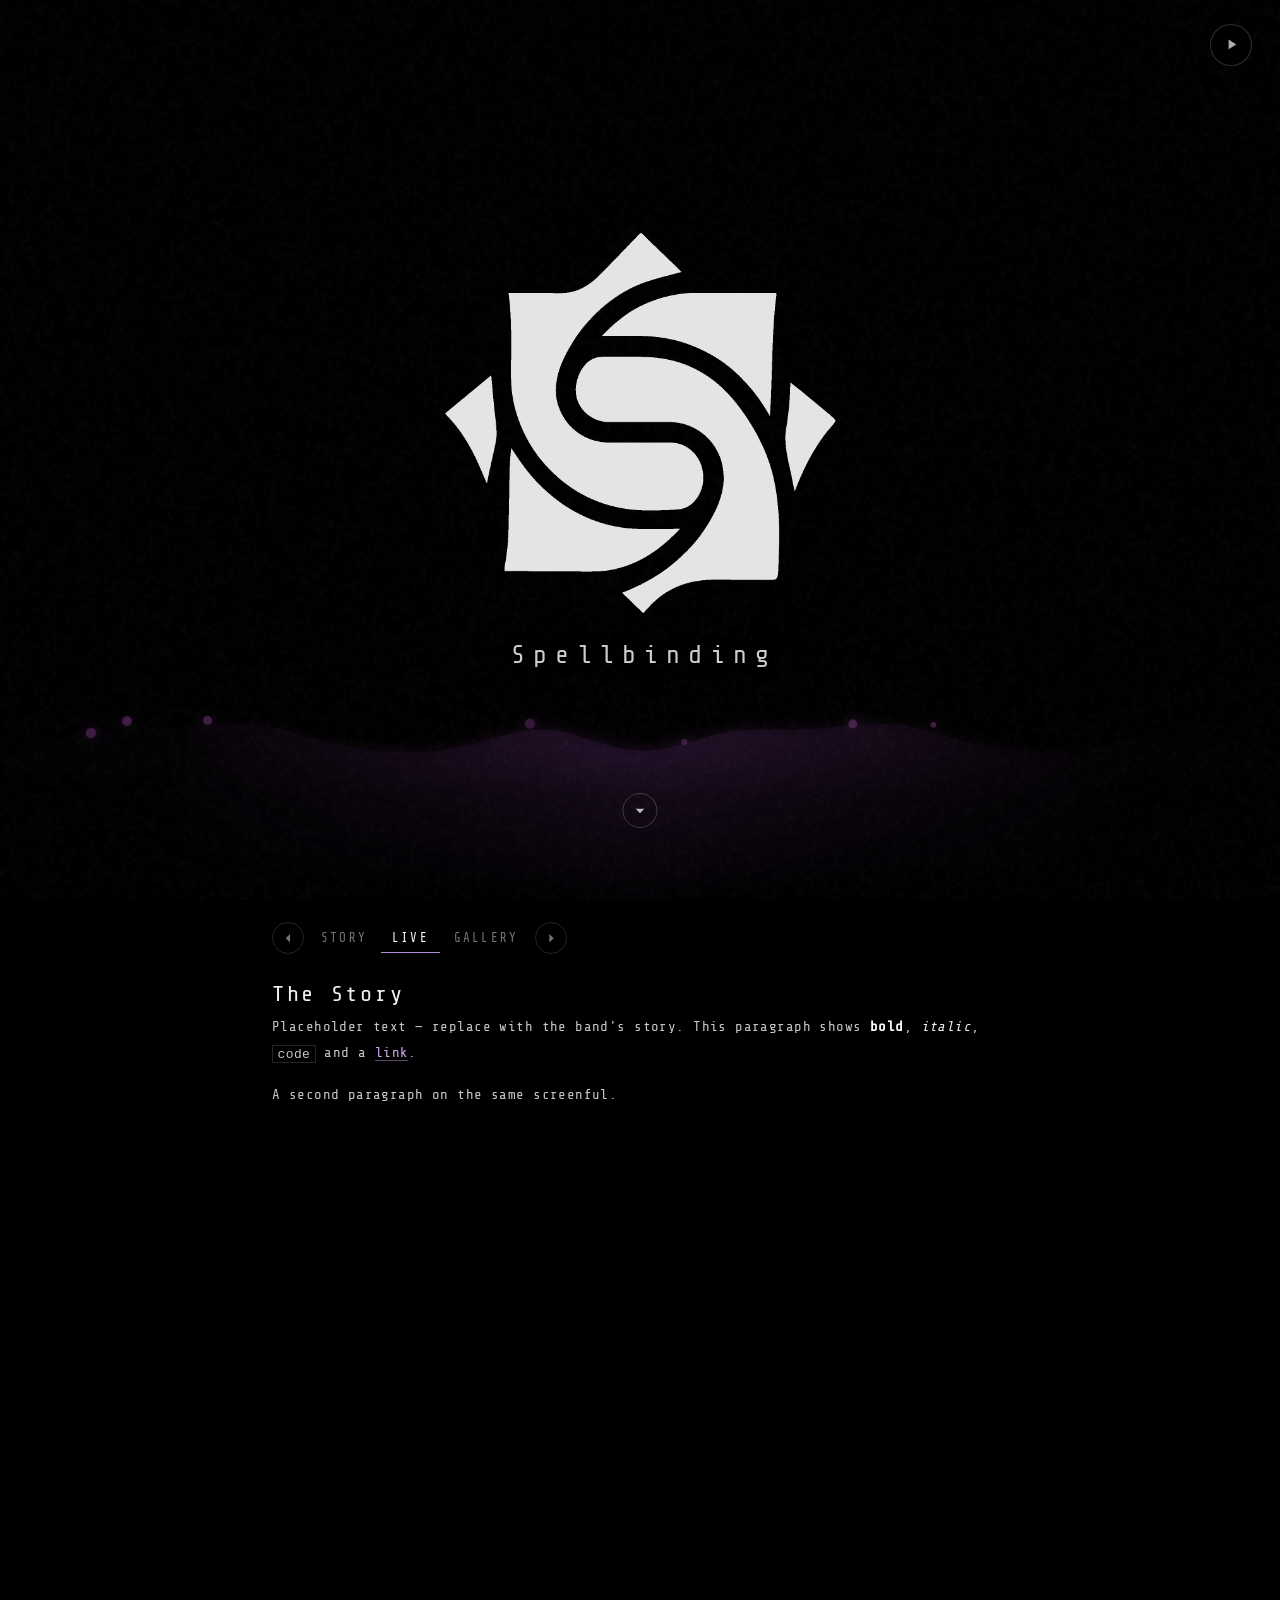
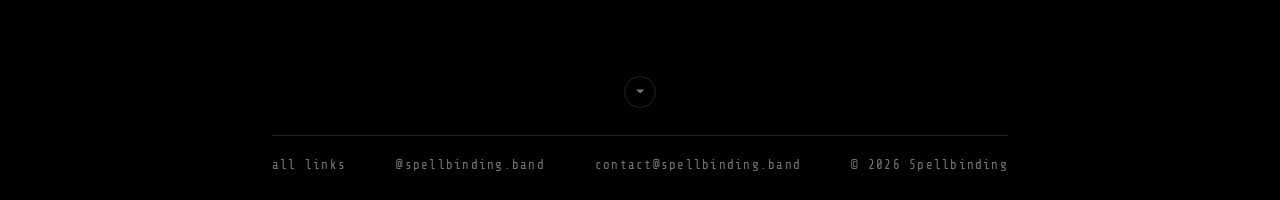
==== public/index.html @ ff841216 "Polish: share card, h1, contrast, reduced motion, headers, 404 Sharing the URL produced a bare text " ====
<!DOCTYPE html>
<html lang="en">
<head>
  <meta charset="UTF-8">
  <meta name="viewport" content="width=device-width, initial-scale=1.0">
  <title>Spellbinding</title>
  <meta name="description" content="Spellbinding — a new band.">
  <meta name="copyright" content="© 2026 Spellbinding. All rights reserved.">
  <meta name="robots" content="index, follow">
  <link rel="canonical" href="https://spellbinding.band">
  <link rel="icon" href="/favicon.ico" sizes="any">
  <link rel="apple-touch-icon" href="/apple-touch-icon.png">
  <meta name="theme-color" content="#080808">

  <meta property="og:type"        content="music.band">
  <meta property="og:site_name"   content="Spellbinding">
  <meta property="og:locale"      content="en">
  <meta property="og:title"       content="Spellbinding">
  <meta property="og:description" content="Spellbinding — a new band.">
  <meta property="og:url"         content="https://spellbinding.band">
  <!-- Without an image, a shared link renders as a bare text row on every
       platform. Absolute URL is required: relative paths are not resolved. -->
  <meta property="og:image"       content="https://spellbinding.band/share.jpg">
  <meta property="og:image:width"  content="1200">
  <meta property="og:image:height" content="630">
  <meta property="og:image:alt"   content="The Spellbinding logo">

  <meta name="twitter:card"        content="summary_large_image">
  <meta name="twitter:title"       content="Spellbinding">
  <meta name="twitter:description" content="Spellbinding — a new band.">
  <meta name="twitter:image"       content="https://spellbinding.band/share.jpg">

  <script type="application/ld+json">
  {
    "@context": "https://schema.org",
    "@type": "MusicGroup",
    "name": "Spellbinding",
    "url": "https://spellbinding.band",
    "email": "contact@spellbinding.band",
    "logo": "https://spellbinding.band/logo.png",
    "image": "https://spellbinding.band/share.jpg",
    "sameAs": [
      "https://www.instagram.com/spellbinding.band/",
      "https://linktr.ee/spellbinding.band"
    ],
    "foundingLocation": {
      "@type": "Place",
      "addressCountry": "FI"
    }
  }
  </script>

  <link rel="preconnect" href="https://fonts.googleapis.com">
  <link rel="preconnect" href="https://fonts.gstatic.com" crossorigin>
  <link href="https://fonts.googleapis.com/css2?family=Share+Tech+Mono&display=swap" rel="stylesheet">
  <style>
    *, *::before, *::after { margin: 0; padding: 0; box-sizing: border-box; }

    html { height: 100%; }
    body {
      width: 100%;
      min-height: 100%;
      background: #000;
      color: #dcdcdc;
    }

    #canvas {
      position: fixed; inset: 0;
      width: 100%; height: 100%;
      z-index: 1;
      filter: saturate(0.35) sepia(0.2);
    }

    #grain {
      position: fixed; inset: 0;
      width: 100%; height: 100%;
      z-index: 2;
      pointer-events: none;
      opacity: 0.11;
    }

    #brand {
      position: fixed;
      /* 50vh, not 50%. A percentage on a fixed element resolves against the
         live viewport, so when a phone's URL bar slides away the viewport grows
         and half of it moves down, taking the logo and wordmark with it. vh and
         svh are both fixed lengths and never move; svh, where supported, is
         half the viewport with the bar shown, which is how the page loads. */
      top: 50vh; left: 50%;
      transform: translate(-50%, -50%);
      z-index: 5;
      display: flex;
      flex-direction: column;
      align-items: center;
      pointer-events: none;
      user-select: none;
    }

    #logo {
      display: block;
      /* The mark is centred, so it grows downwards into the scroll cue on a
         short viewport. Capped by the height left above the cue — now also
         leaving room for the wordmark — and with no rem floor above 4rem: an
         11rem floor would win over the cap and put it back over the cue. */
      --logo-cap: calc(100vh - 17rem);
      width: max(4rem, min(44vmin, 26rem, var(--logo-cap)));
      height: auto;
    }

    #wordmark {
      font-weight: 400;          /* it is an h1; do not inherit bold */
      margin-top: clamp(0.5rem, 1.6vmin, 1rem);
      font-family: 'Share Tech Mono', monospace;
      font-size: clamp(0.8rem, 3.4vmin, 1.6rem);
      letter-spacing: 0.32em;
      /* letter-spacing adds a trailing gap, so nudge back to stay centred */
      text-indent: 0.32em;
      color: rgba(244,244,244,0.94);
      text-shadow: 0 1px 3px rgba(0,0,0,0.85), 0 0 16px rgba(0,0,0,0.6);
      white-space: nowrap;
    }

    /* ── Play/pause: fixed top-right, above everything, never fades ──────── */
    #play-toggle {
      position: fixed;
      top: 1.5rem; right: 1.75rem;
      z-index: 6;
      width: 2.6rem; height: 2.6rem;
      display: grid; place-items: center;
      background: rgba(0,0,0,0.4);
      border: 1px solid rgba(255,255,255,0.18);
      border-radius: 50%;
      color: rgba(232,232,232,0.75);
      cursor: pointer;
      transition: color 0.25s, border-color 0.25s, background 0.25s;
    }
    #play-toggle:hover {
      color: #fff;
      border-color: rgba(255,255,255,0.62);
      background: rgba(0,0,0,0.6);
    }
    #play-toggle:focus-visible {
      outline: 2px solid rgba(196,150,240,0.85);
      outline-offset: 3px;
    }
    #play-toggle svg { width: 1.05rem; height: 1.05rem; fill: currentColor; display: block; }
    #play-toggle .i-pause { display: none; }
    #play-toggle[data-playing="true"] .i-play  { display: none; }
    #play-toggle[data-playing="true"] .i-pause { display: block; }
    @media (max-width: 34rem) {
      #play-toggle { top: 1.1rem; right: 1.1rem; width: 2.4rem; height: 2.4rem; }
    }

    /* ── Hero: full viewport, click target for audio ─────────────────────── */
    #hero {
      position: relative;
      height: 100vh;
      z-index: 3;
    }

    #scroll-cue {
      position: absolute;
      left: 50%; bottom: 4.5rem;
      transform: translateX(-50%);
      z-index: 2;
      background: none;
      border: 0;
      padding: 0;
      cursor: pointer;
      color: rgba(232,232,232,0.8);
      user-select: none;
    }
    #scroll-cue span {
      display: grid;
      place-items: center;
      width: 2.2rem; height: 2.2rem;
      border: 1px solid rgba(255,255,255,0.2);
      border-radius: 50%;
      animation: cue 2.6s ease-in-out infinite;
    }
    #scroll-cue svg { width: 0.95rem; height: 0.95rem; fill: currentColor; display: block; }
    #scroll-cue:hover { color: #fff; }
    #scroll-cue:hover span { border-color: rgba(255,255,255,0.62); }
    #scroll-cue:focus-visible {
      outline: 2px solid rgba(196,150,240,0.85);
      outline-offset: 4px;
      border-radius: 50%;
    }
    @keyframes cue {
      0%, 100% { transform: translateY(0);      opacity: 0.5; }
      50%      { transform: translateY(0.4rem); opacity: 1; }
    }
    @media (prefers-reduced-motion: reduce) {
      #scroll-cue span { animation: none; opacity: 0.8; }
    }


    /* ── Calendar: rises out of the animation, then goes opaque ──────────── */
    /* The page is two screenfuls: the hero, then this. One viewport tall, with
       the heading at its top and the footer pinned to its bottom, so scrolling
       to the end always lands the heading at the top of the screen. min-height
       rather than height, so unusually tall content grows instead of clipping. */
    #screen-two {
      position: relative;
      z-index: 4;
      min-height: 100vh;
      display: flex;
      flex-direction: column;
    }

    /* ── Tab bar ─────────────────────────────────────────────────────────── */
    #tabbar {
      flex: 0 0 auto;
      padding: clamp(0.75rem, 2.5vh, 1.4rem) clamp(1.25rem, 6vw, 4rem) 0;
    }
    #tabbar .wrap {
      display: flex;
      align-items: center;
      justify-content: flex-start;
      gap: 0.35rem;
      /* room on the right for the fixed play button */
      padding-right: 3.4rem;
    }
    #tabbar-labels { display: flex; gap: 0.15rem; }

    .tab-link, .tab-arrow {
      background: none;
      border: 0;
      cursor: pointer;
      font-family: 'Share Tech Mono', monospace;
      color: rgba(200,200,200,0.59);
      transition: color 0.25s, background 0.25s, border-color 0.25s;
    }
    .tab-link {
      padding: 0.45rem 0.7rem;
      font-size: clamp(0.62rem, 1.6vw, 0.78rem);
      letter-spacing: 0.18em;
      text-transform: uppercase;
      border-bottom: 1px solid transparent;
    }
    .tab-link:hover { color: rgba(255,255,255,0.85); }
    .tab-link[aria-current="true"] {
      color: #fff;
      border-bottom-color: rgba(196,150,240,0.9);
    }
    .tab-arrow {
      display: grid;
      place-items: center;
      width: 2rem; height: 2rem;
      border: 1px solid rgba(255,255,255,0.14);
      border-radius: 50%;
      flex: 0 0 auto;
    }
    .tab-arrow svg { width: 0.9rem; height: 0.9rem; fill: currentColor; display: block; }
    .tab-arrow:hover { color: #fff; border-color: rgba(255,255,255,0.62); }
    .tab-arrow[disabled] { opacity: 0.25; cursor: default; }

    .tab-link:focus-visible, .tab-arrow:focus-visible {
      outline: 2px solid rgba(196,150,240,0.85);
      outline-offset: 2px;
    }

    /* ── Horizontal tab strip: three screenfuls side by side ─────────────── */
    /* Deliberately no background anywhere in here: the animation stays visible
       behind the content and is never dimmed. Legibility comes from text-shadow. */
    #tabs {
      /* flex-basis 0 and min-height 0, not auto: otherwise the strip takes its
         content height — every page of every tab stacked — and pushes the
         second screenful past one viewport, scrolling the tab bar off the top. */
      flex: 1 1 0;
      min-height: 0;
      display: flex;
      overflow-x: auto;
      overflow-y: hidden;
      scroll-snap-type: x mandatory;
      scrollbar-width: none;
      -webkit-overflow-scrolling: touch;
    }
    #tabs::-webkit-scrollbar { display: none; }

    .tab {
      flex: 0 0 100%;
      min-width: 100%;
      scroll-snap-align: center;
      /* Long content becomes several screenfuls, snapped a page at a time. The
         padding lives on .page, so min-height:100% is the whole tab.

         Not scrollable until the page itself has reached the bottom: the tab is
         already partly on screen while the window is still scrolling, and a
         wheel or a swipe goes to the innermost scroller under the pointer — so
         paging would start moving before the tab bar had reached the top. With
         overflow hidden the gesture chains out to the window instead, and the
         script adds .paging-on once there is nowhere left to scroll. */
      overflow-y: hidden;
      scroll-snap-type: y mandatory;
      scrollbar-width: none;
    }
    #tabs.paging-on .tab { overflow-y: auto; }
    .tab::-webkit-scrollbar { display: none; }

    .page {
      min-height: 100%;
      box-sizing: border-box;
      scroll-snap-align: start;
      padding: clamp(0.9rem, 3vh, 1.75rem) clamp(1.25rem, 6vw, 4rem) clamp(1rem, 3vh, 2rem);
    }

    /* Paging arrows live at the top and bottom edges of the page they belong
       to, rather than in the tab bar: a page only ever gets the arrows that
       lead somewhere, so there is no state to keep in step and nothing added
       beside the tab labels. */
    .page { display: flex; flex-direction: column; }
    .page > .wrap { flex: 1 1 auto; }
    .page-arrow { align-self: center; flex: 0 0 auto; }
    .page-arrow.up   { margin-bottom: 0.7rem; }
    .page-arrow.down { margin-top: 0.7rem; }

    @media (prefers-reduced-motion: no-preference) {
      #tabs { scroll-behavior: smooth; }
    }

    /* ── Prose ───────────────────────────────────────────────────────────── */
    .prose p {
      font-family: 'Share Tech Mono', monospace;
      font-size: clamp(0.74rem, 1.9vw, 0.88rem);
      line-height: 1.85;
      letter-spacing: 0.03em;
      color: rgba(226,226,226,0.88);
    }
    .prose > * + * { margin-top: 1rem; }
    .prose a {
      color: rgba(214,176,246,0.95);
      text-decoration: none;
      border-bottom: 1px solid rgba(214,176,246,0.45);
    }
    .prose a:hover { border-bottom-color: rgba(214,176,246,1); }
    .prose strong { color: #fff; font-weight: 700; }
    .prose em { font-style: italic; color: #f0f0f0; }
    .prose code {
      font-size: 0.92em;
      padding: 0.05em 0.35em;
      border: 1px solid rgba(255,255,255,0.16);
    }
    .prose figure { margin-top: 1rem; }
    .prose figure img {
      display: block;
      width: 100%;
      max-width: 24rem;
      height: auto;
      border: 1px solid rgba(255,255,255,0.14);
    }
    .prose figcaption {
      margin-top: 0.4rem;
      font-family: 'Share Tech Mono', monospace;
      font-size: 0.64rem;
      letter-spacing: 0.1em;
      color: rgba(190,190,190,0.62);
    }

    /* ── Gallery ─────────────────────────────────────────────────────────── */
    .shots {
      list-style: none;
      display: grid;
      grid-template-columns: repeat(auto-fill, minmax(9rem, 1fr));
      gap: clamp(0.5rem, 1.6vw, 1rem);
    }
    .shots img {
      display: block;
      width: 100%;
      aspect-ratio: 1 / 1;
      object-fit: cover;
      border: 1px solid rgba(255,255,255,0.12);
    }
    .shots a { display: block; text-decoration: none; color: inherit; }
    .shots a:hover img { border-color: rgba(255,255,255,0.62); }
    .shots .frame { position: relative; display: block; }
    /* Video tiles are a poster plus a play badge, linking out — no embeds, so
       the page stays a couple of static files with no third-party scripts. */
    .shots .play-badge {
      position: absolute;
      inset: 0;
      display: grid;
      place-items: center;
      pointer-events: none;
    }
    .shots .play-badge span {
      display: grid;
      place-items: center;
      width: 2.6rem; height: 2.6rem;
      border: 1px solid rgba(255,255,255,0.55);
      border-radius: 50%;
      background: rgba(0,0,0,0.45);
      color: #fff;
    }
    .shots .play-badge svg { width: 1rem; height: 1rem; fill: currentColor; display: block; }
    .shots figcaption {
      margin-top: 0.4rem;
      font-family: 'Share Tech Mono', monospace;
      font-size: 0.64rem;
      letter-spacing: 0.1em;
      color: rgba(190,190,190,0.62);
    }

    /* Carry the text over bright parts of the animation without veiling it */
    #tabs, #tabbar, #site-footer {
      text-shadow: 0 1px 2px #000, 0 0 10px rgba(0,0,0,0.9), 0 0 22px rgba(0,0,0,0.6);
    }

    .wrap { max-width: 46rem; margin: 0 auto; }

    .tab h2 {
      font-family: 'Share Tech Mono', monospace;
      font-size: clamp(1rem, 3.2vw, 1.4rem);
      font-weight: 400;
      letter-spacing: 0.12em;
      color: #f2f2f2;
      margin-bottom: 0.5rem;
    }

    .note {
      font-family: 'Share Tech Mono', monospace;
      font-size: 0.72rem;
      letter-spacing: 0.08em;
      line-height: 1.7;
      color: rgba(190,190,190,0.62);
      margin-bottom: 1.5rem;
    }

    .gigs { list-style: none; }

    .gig {
      display: grid;
      grid-template-columns: 11.5rem 1fr auto;
      gap: 0.4rem 1.75rem;
      align-items: baseline;
      padding: 1rem 0;
      border-top: 1px solid rgba(255,255,255,0.16);
      box-shadow: 0 -1px 0 rgba(0,0,0,0.55);
    }
    .gig:last-child { border-bottom: 1px solid rgba(255,255,255,0.16); }

    .gig time {
      font-family: 'Share Tech Mono', monospace;
      font-size: 0.8rem;
      letter-spacing: 0.1em;
      color: rgba(215,215,215,0.9);
      white-space: nowrap;
    }
    .gig .dow { color: rgba(180,180,180,0.66); margin-right: 0.5em; }
    .gig .at {
      margin-left: 0.7em;
      font-size: 0.72rem;
      letter-spacing: 0.14em;
      color: rgba(190,150,220,0.72);
    }

    .venue {
      display: block;
      font-family: 'Share Tech Mono', monospace;
      font-size: 0.95rem;
      letter-spacing: 0.04em;
      color: #f0f0f0;
    }
    .venue a {
      color: inherit;
      text-decoration: none;
      border-bottom: 1px solid rgba(255,255,255,0.28);
      transition: border-color 0.25s;
    }
    .venue a:hover { border-color: rgba(255,255,255,0.8); }

    .city {
      display: block;
      margin-top: 0.2rem;
      font-family: 'Share Tech Mono', monospace;
      font-size: 0.72rem;
      letter-spacing: 0.14em;
      text-transform: uppercase;
      color: rgba(185,185,185,0.64);
    }

    .status {
      font-family: 'Share Tech Mono', monospace;
      font-size: 0.68rem;
      letter-spacing: 0.14em;
      text-transform: uppercase;
      color: rgba(190,150,220,0.75);
      white-space: nowrap;
    }

    @media (max-width: 34rem) {
      .gig { grid-template-columns: 1fr; gap: 0.35rem; }
      .status { margin-top: 0.35rem; }
    }

    /* ── Lightbox ────────────────────────────────────────────────────────── */
    #lightbox {
      position: fixed;
      inset: 0;
      z-index: 20;
      display: grid;
      place-items: center;
      padding: clamp(1rem, 4vw, 3rem);
      /* Only a light scrim: the page content is hidden outright (below) rather
         than covered, so the animation carries on behind the photo instead of
         being blacked out. A heavier backdrop here would dim it, and a lighter
         one used to let the tab labels and footer show through. */
      background: rgba(0,0,0,0.45);
    }

    /* Zoomed: hide the page itself, keep the canvas and grain running. The play
       button goes too — the close button sits in the same corner. */
    body.zoomed #hero,
    body.zoomed #screen-two,
    body.zoomed #brand,
    body.zoomed #play-toggle { visibility: hidden; }
    /* An author display: grid outranks the UA's [hidden] { display: none }. */
    #lightbox[hidden] { display: none; }

    #lightbox figure {
      display: flex;
      flex-direction: column;
      align-items: center;
      gap: 0.7rem;
      max-width: 100%;
      max-height: 100%;
    }
    #lightbox img {
      display: block;
      max-width: 100%;
      max-height: calc(100vh - 7rem);
      width: auto; height: auto;
      object-fit: contain;
      border: 1px solid rgba(255,255,255,0.16);
    }
    #lightbox figcaption {
      font-family: 'Share Tech Mono', monospace;
      font-size: 0.7rem;
      letter-spacing: 0.1em;
      color: rgba(210,210,210,0.72);
      text-align: center;
    }
    #lightbox figcaption[hidden] { display: none; }

    #lightbox-close {
      position: fixed;
      top: 1.5rem; right: 1.75rem;
      width: 2.6rem; height: 2.6rem;
      background: rgba(0,0,0,0.5);
      color: rgba(240,240,240,0.85);
    }
    #lightbox-close svg { width: 1.05rem; height: 1.05rem; }
    @media (max-width: 34rem) {
      #lightbox-close { top: 1.1rem; right: 1.1rem; width: 2.4rem; height: 2.4rem; }
    }

    .shot-zoom { cursor: zoom-in; }

    /* ── Footer ──────────────────────────────────────────────────────────── */
    #site-footer {
      position: relative;
      margin-top: auto;            /* bottom of the second screenful */
      padding: 0 clamp(1.25rem, 6vw, 4rem) 1.75rem;
      font-family: 'Share Tech Mono', monospace;
      font-size: clamp(0.6rem, 1.4vw, 0.78rem);
      letter-spacing: 0.1em;
    }
    #site-footer .wrap {
      display: flex;
      flex-wrap: wrap;
      gap: 0.75rem 2rem;
      align-items: baseline;
      justify-content: space-between;
      padding-top: 1.4rem;
      border-top: 1px solid rgba(255,255,255,0.14);
    }
    #site-footer a {
      color: rgba(200,200,200,0.59);
      text-decoration: none;
      transition: color 0.3s;
    }
    #site-footer a:hover { color: rgba(255,255,255,0.9); }
    #site-footer .copy { color: rgba(150,150,150,0.8); }

    /* ── Overrides ────────────────────────────────────────────────────────────
       Everything below must stay last: these rules have the same specificity as
       the base rules they adjust, so placed earlier the base declaration wins
       and they silently do nothing. */
    /* On a short viewport pull the cue closer to the bottom edge. */
    @media (max-height: 640px) {
      #scroll-cue { bottom: 2.25rem; }
    }

    /* Very narrow viewport: the stacked listings and the wrapped tab labels
       both run tall, so compact them the same way. */
    @media (max-width: 22rem) {
      #tabbar { padding-top: 0.5rem; gap: 0.15rem; }
      .tab-link { padding: 0.32rem 0.45rem; font-size: 0.56rem; letter-spacing: 0.1em; }
      .tab-arrow { width: 1.65rem; height: 1.65rem; }
      .tab-arrow svg { width: 0.75rem; height: 0.75rem; }
      .page { padding-top: 0.7rem; padding-bottom: 0.4rem; }
      .gig { padding: 0.5rem 0; }
      .note { margin-bottom: 0.5rem; }
      #site-footer { padding-bottom: 0.7rem; }
      #site-footer .wrap { padding-top: 0.6rem; }
    }

    /* Short viewport: compress the listings so they still fit inside the
       second screenful instead of pushing the page past two screens. */
    @media (max-height: 620px) {
      .page { padding-top: 0.8rem; padding-bottom: 0.35rem; }
      #tabbar { padding-top: 0.5rem; }
      .tab h2 { margin-bottom: 0.25rem; }
      .note { margin-bottom: 0.5rem; font-size: 0.62rem; line-height: 1.45; }
      .gig { padding: 0.45rem 0; }
      .city { margin-top: 0.08rem; }
      #site-footer { padding-bottom: 0.8rem; }
      #site-footer .wrap { padding-top: 0.7rem; }
    }

    /* Very short viewport: the tab bar costs vertical space the second
       screenful does not have, so trim it and the listings further. */
    @media (max-height: 520px) {
      #tabbar { padding-top: 0.35rem; gap: 0.2rem; }
      .tab-link { padding: 0.3rem 0.55rem; font-size: 0.58rem; letter-spacing: 0.14em; }
      .tab-arrow { width: 1.6rem; height: 1.6rem; }
      .tab-arrow svg { width: 0.75rem; height: 0.75rem; }
      .page { padding-top: 0.55rem; padding-bottom: 0.25rem; }
      .gig { padding: 0.35rem 0; }
      .note { margin-bottom: 0.35rem; }
      #site-footer { padding-bottom: 0.6rem; }
      #site-footer .wrap { padding-top: 0.55rem; }
    }

    /* The play button is fixed at the top-right, and the second screenful puts
       the heading and note right underneath it. Keep them clear on narrow
       screens, where the note wraps wide enough to run behind it. */
    @media (max-width: 34rem) {
      .tab h2,
      .tab .note { padding-right: 3.6rem; }
    }

    /* svh, not dvh. dvh tracks the viewport as a phone's URL bar slides away,
       which grows the hero mid-scroll and shoves the tab bar down — a visible
       jump the moment scrolling stops. svh is the viewport with the bar shown
       and never changes, so nothing above the fold moves. #scroll-tail then
       makes up the difference at the very end of the page, where resizing it
       cannot shift anything on screen. */
    @supports (height: 100svh) {
      #hero { height: 100svh; }
      #screen-two { min-height: 100svh; }
      #brand { top: 50svh; }
      #logo { --logo-cap: calc(100svh - 17rem); }
    }
  </style>
</head>
<body>
  <canvas id="canvas"></canvas>
  <canvas id="grain"></canvas>
  <div id="brand">
    <!-- alt is empty on purpose: the h1 beside it already says the name, and a
         duplicate would be announced twice. -->
    <img id="logo" src="logo.png" alt="" width="1254" height="1254">
    <h1 id="wordmark">Spellbinding</h1>
  </div>

  <button id="play-toggle" type="button" aria-label="Play music" aria-pressed="false">
    <svg class="i-play" viewBox="0 0 24 24" aria-hidden="true"><path d="M8 5v14l11-7z"/></svg>
    <svg class="i-pause" viewBox="0 0 24 24" aria-hidden="true"><path d="M7 5h3.4v14H7zm6.6 0H17v14h-3.4z"/></svg>
  </button>

  <section id="hero" aria-label="Spellbinding">
    <button id="scroll-cue" type="button" aria-label="Scroll down to the sections">
      <span><svg viewBox="0 0 24 24" aria-hidden="true"><path d="M5 9l7 7 7-7z"/></svg></span>
    </button>
  </section>

  <div id="screen-two">
    <nav id="tabbar" aria-label="Sections">
      <div class="wrap">
        <button class="tab-arrow" id="tab-prev" type="button" aria-label="Previous section">
          <svg viewBox="0 0 24 24" aria-hidden="true"><path d="M15 5l-7 7 7 7z"/></svg>
        </button>
        <div id="tabbar-labels">
          <button class="tab-link" type="button" data-tab="story"   aria-current="false">Story</button>
          <button class="tab-link" type="button" data-tab="live"    aria-current="true">Live</button>
          <button class="tab-link" type="button" data-tab="gallery" aria-current="false">Gallery</button>
        </div>
        <button class="tab-arrow" id="tab-next" type="button" aria-label="Next section">
          <svg viewBox="0 0 24 24" aria-hidden="true"><path d="M9 5l7 7-7 7z"/></svg>
        </button>
      </div>
    </nav>

    <div id="tabs">
      <section class="tab" id="tab-story" aria-labelledby="story-title">
        <!-- STORY:START — generated from story.yaml by scripts/build-content.py.
             Edit the YAML and re-run; do not hand-edit this block. -->
        <div class="page"><div class="wrap">
          <h2 id="story-title">The Story</h2>
          <div class="prose">
            <p>Placeholder text — replace with the band&#x27;s story. This paragraph shows <strong>bold</strong>, <em>italic</em>, <code>code</code> and a <a href="https://www.instagram.com/spellbinding.band/">link</a>.</p>
            <p>A second paragraph on the same screenful.</p>
          </div>
        </div></div>
        <div class="page"><div class="wrap">
          <div class="prose">
            <p>This is the second screenful of the story.</p>
          </div>
        </div></div>
        <!-- STORY:END -->
      </section>

      <section class="tab" id="tab-live" aria-labelledby="live-title">
        <!-- GIGS:START — generated from calendar.yaml by scripts/build-content.py.
             Edit the YAML and re-run; do not hand-edit this block. -->
        <div class="page"><div class="wrap">
          <h2 id="live-title">Spellbinding.band LIVE</h2>
          <p class="note">Placeholder listings — not real dates yet. Stay tuned.</p>
          <ul class="gigs">
            <li class="gig">
              <time datetime="2026-10-03T20:00"><span class="dow">Sat</span>03 Oct 2026<span class="at">20:00</span></time>
              <div>
                <span class="venue">Example Venue</span>
                <span class="city">City</span>
              </div>
              <span class="status">Placeholder</span>
            </li>
            <li class="gig">
              <time datetime="2026-10-17T21:30"><span class="dow">Sat</span>17 Oct 2026<span class="at">21:30</span></time>
              <div>
                <span class="venue">Example Venue</span>
                <span class="city">City</span>
              </div>
              <span class="status">Placeholder</span>
            </li>
            <li class="gig">
              <time datetime="2026-11-07"><span class="dow">Sat</span>07 Nov 2026</time>
              <div>
                <span class="venue">Example Venue</span>
                <span class="city">City</span>
              </div>
              <span class="status">Placeholder</span>
            </li>
          </ul>
        </div></div>
        <!-- GIGS:END -->
      </section>

      <section class="tab" id="tab-gallery" aria-labelledby="gallery-title">
        <!-- GALLERY:START — generated from gallery.yaml by scripts/build-content.py.
             Edit the YAML and re-run; do not hand-edit this block. -->
        <div class="page"><div class="wrap">
          <h2 id="gallery-title">Gallery</h2>
          <ul class="shots">
            <li><figure>
              <a class="shot-zoom" href="photos/image1.jpg"><span class="frame"><img src="photos/image1-thumb.jpg" alt="Bassist singing into a mic, lit by green LED strips" loading="lazy"></span></a>
            </figure></li>
            <li><figure>
              <a class="shot-zoom" href="photos/image2.jpg"><span class="frame"><img src="photos/image2-thumb.jpg" alt="Drummer in sunglasses behind the cymbals, drums lit red" loading="lazy"></span></a>
            </figure></li>
            <li><figure>
              <a class="shot-zoom" href="photos/image3.jpg"><span class="frame"><img src="photos/image3-thumb.jpg" alt="Singer with a guitar beside the keyboard player at a Nord Stage" loading="lazy"></span></a>
            </figure></li>
            <li><figure>
              <a class="shot-zoom" href="photos/image4.jpg"><span class="frame"><img src="photos/image4-thumb.jpg" alt="Vocalist in a varsity jacket singing, drummer behind" loading="lazy"></span></a>
            </figure></li>
            <li><figure>
              <a class="shot-zoom" href="photos/image5.jpg"><span class="frame"><img src="photos/image5-thumb.jpg" alt="Wide view of the band on a dark stage, seen from the audience" loading="lazy"></span></a>
            </figure></li>
          </ul>
        </div></div>
        <!-- GALLERY:END -->
      </section>
    </div>

    <footer id="site-footer">
      <div class="wrap">
        <a href="https://linktr.ee/spellbinding.band">all links</a>
        <a href="https://www.instagram.com/spellbinding.band/">@spellbinding.band</a>
        <a href="mailto:contact@spellbinding.band">contact@spellbinding.band</a>
        <p class="copy">&copy; 2026 Spellbinding</p>
      </div>
    </footer>
  </div>

  <!-- Sized by script to whatever a hidden URL bar adds to the viewport, so the
       tab bar can still be scrolled right to the top. Last in the document, so
       changing its height never moves anything that is on screen. -->
  <div id="scroll-tail" aria-hidden="true"></div>

  <div id="lightbox" role="dialog" aria-modal="true" aria-label="Photo" hidden>
    <button class="tab-arrow" id="lightbox-close" type="button" aria-label="Close photo">
      <svg viewBox="0 0 24 24" aria-hidden="true"><path d="M18.3 5.7 12 12l6.3 6.3-1.4 1.4L12 13.4l-6.3 6.3-1.4-1.4L10.6 12 4.3 5.7l1.4-1.4L12 10.6l6.3-6.3z"/></svg>
    </button>
    <figure>
      <img id="lightbox-img" alt="">
      <figcaption id="lightbox-cap" hidden></figcaption>
    </figure>
  </div>

  <script>
  // Copyright © 2026 Spellbinding. All rights reserved.
  (function () {
    'use strict';

    // ── Canvas ──────────────────────────────────────────────────────────────
    const canvas  = document.getElementById('canvas');
    const ctx     = canvas.getContext('2d');
    const grainEl = document.getElementById('grain');
    const gCtx    = grainEl.getContext('2d');
    const brandEl = document.getElementById('brand');

    // Someone who has asked their system to reduce motion should not get a
    // full-screen particle animation. The scene is still drawn — it is the
    // identity of the page — but as a still frame, with no drifting waves, no
    // sparks and no flicker.
    const calm = !!(window.matchMedia
                    && window.matchMedia('(prefers-reduced-motion: reduce)').matches);
    let calmDrawn = false;

    let W = 0, H = 0;
    function resize() {
      calmDrawn = false;          // redraw the still frame at the new size
      W = canvas.width = grainEl.width  = window.innerWidth;
      H = canvas.height = grainEl.height = window.innerHeight;
    }
    resize();

    // ── Film grain (small offscreen, tiled up) ───────────────────────────────
    const GW = 384, GH = 256;
    const grainOff  = document.createElement('canvas');
    grainOff.width  = GW; grainOff.height = GH;
    const gOff      = grainOff.getContext('2d');
    const grainBuf  = gOff.createImageData(GW, GH);
    let   grainTick = 0;

    function updateGrain() {
      if (++grainTick % 2 !== 0) return;
      const d = grainBuf.data;
      for (let i = 0; i < d.length; i += 4) {
        const v = (Math.random() * 255) | 0;
        d[i] = d[i+1] = d[i+2] = v;
        d[i+3] = (Math.random() * 65) | 0;
      }
      gOff.putImageData(grainBuf, 0, 0);
      gCtx.clearRect(0, 0, W, H);
      gCtx.drawImage(grainOff, 0, 0, W, H);
    }

    // ── Audio ────────────────────────────────────────────────────────────────
    let ac = null, analyser = null, freqData = null, gainNode = null, visGain = null;
    let sBass = 0, sFlux = 0, punch = 0;
    let kick = 0, snare = 0, hat = 0, keys = 0, pitch = 0;
    let prevRawKick = 0, prevRawSnare = 0;
    let kickCooldown = 0, snareCooldown = 0;
    let pitchMin = 1.0, pitchMax = 0.0;
    let prevFreqData = null;
    let bassMin = 1.0, bassMax = 0.0;
    let audioEl = null;

    // 30% at the top of the page, 100% at the last scroll position — as a volume
    // slider means it, not as raw amplitude. Amplitude 0.30 is only -10.5 dB and
    // already sounds about half as loud, which made the sweep hard to hear; the
    // square curve below makes 30% amplitude 0.09, so the ramp spans ~21 dB.
    const VOL_MIN = 0.30, VOL_MAX = 1.00;

    // The visuals get their own gentler ramp. Driving them off the audible gain
    // left the first screen looking dead at -21 dB.
    const VIS_MIN = 0.45, VIS_MAX = 1.00;

    // Half a second, so play eases in and pause eases out instead of the music
    // snapping on and off. A pause is only applied to the element once the fade
    // has finished, and the deadline is wall-clock: ac.currentTime stands still
    // while the context is suspended, which would block the volume for good.
    const FADE_MS = 500;
    let fadeEndsAt = 0;      // performance.now() while a fade is running
    let pauseTimer = 0;
    let pausing = false;     // a fade-out is in flight, pause not applied yet

    function buildGraph() {
      if (ac) return;
      audioEl = new Audio('spellcasting.m4a');
      audioEl.loop = true;
      // Deliberately no play() here: createMediaElementSource() below
      // interrupts a play already in flight and it rejects with AbortError,
      // which silently ate the first click. tryStart() plays once the graph
      // is fully wired instead.

      ac = new (window.AudioContext || window.webkitAudioContext)();
      analyser = ac.createAnalyser();
      analyser.fftSize = 2048;
      analyser.smoothingTimeConstant = 0.75;
      freqData = new Uint8Array(analyser.frequencyBinCount);

      gainNode = ac.createGain();                 // what you hear
      gainNode.gain.value = 0;                    // every start fades up from silence
      visGain = ac.createGain();                  // what the animation sees
      visGain.gain.value = VIS_MIN;

      const src = ac.createMediaElementSource(audioEl);
      // Two independent taps off the source: the audible path, and a separate
      // one into the analyser. Both scale with scroll, but on different curves,
      // so the volume can drop right down without the animation dying with it.
      src.connect(gainNode);
      gainNode.connect(ac.destination);
      src.connect(visGain);
      visGain.connect(analyser);

      audioEl.addEventListener('play',   syncButton);
      audioEl.addEventListener('pause',  syncButton);
      audioEl.addEventListener('playing', syncButton);
      if (ac.addEventListener) ac.addEventListener('statechange', syncButton);
    }

    function audioReady() {
      return ac && ac.state === 'running' && audioEl && !audioEl.paused;
    }

    function scrollAmp() {
      const t = Math.max(0, Math.min(1, pageOff / maxScroll));
      const slider = VOL_MIN + (VOL_MAX - VOL_MIN) * t;
      return slider * slider;
    }

    function rampTo(value) {
      const g = gainNode.gain, now = ac.currentTime;
      g.cancelScheduledValues(now);
      g.setValueAtTime(g.value, now);       // hold where it is, then move
      g.linearRampToValueAtTime(value, now + FADE_MS / 1000);
      fadeEndsAt = performance.now() + FADE_MS;
      lastVol = -1;                         // let applyVolume take over after
    }

    function fadeIn() {
      clearTimeout(pauseTimer);
      pauseTimer = 0;
      pausing = false;
      gainNode.gain.cancelScheduledValues(ac.currentTime);
      gainNode.gain.setValueAtTime(0, ac.currentTime);
      rampTo(scrollAmp());
    }

    function fadeOutThenPause() {
      pausing = true;
      rampTo(0);
      clearTimeout(pauseTimer);
      pauseTimer = setTimeout(() => {
        pauseTimer = 0;
        pausing = false;
        if (audioEl) audioEl.pause();
        syncButton();
      }, FADE_MS);
    }

    const btnEl = document.getElementById('play-toggle');

    function syncButton() {
      const playing = audioReady() && !pausing;
      btnEl.dataset.playing = playing ? 'true' : 'false';
      btnEl.setAttribute('aria-label', playing ? 'Pause music' : 'Play music');
      btnEl.setAttribute('aria-pressed', playing ? 'true' : 'false');
    }

    // Nothing here is awaited on purpose: ac.resume() can stay pending forever
    // when there has been no user activation, which would wedge any retry.
    function tryStart() {
      buildGraph();
      if (audioReady()) return;
      audioEl.play().catch(() => {});
      if (ac.state !== 'running') ac.resume().catch(() => {});
      applyVolume();
      syncButton();
    }

    let lastVol = -1;

    function applyVolume() {
      if (!ac || !gainNode) return;
      const t = Math.max(0, Math.min(1, pageOff / maxScroll));
      const slider = VOL_MIN + (VOL_MAX - VOL_MIN) * t;
      // The visual ramp is independent of play/pause, so it always tracks.
      visGain.gain.setTargetAtTime(VIS_MIN + (VIS_MAX - VIS_MIN) * t, ac.currentTime, 0.12);
      // Leave the audible gain alone while a fade owns it, or scrolling would
      // overwrite the ramp mid-fade.
      if (performance.now() < fadeEndsAt || pausing) return;
      // And leave it at whatever the fade-out left it while stopped: otherwise
      // it climbs back to the scroll target the moment the pause lands.
      if (!audioEl || audioEl.paused) return;
      if (Math.abs(slider - lastVol) < 0.004) return;   // called every frame
      lastVol = slider;
      // Squared: a slider reads as loudness, and loudness is not amplitude.
      gainNode.gain.setTargetAtTime(slider * slider, ac.currentTime, 0.12);
    }

    // ── Scroll position ──────────────────────────────────────────────────────
    // The logo is fixed, so without this it would sit on top of the listings.
    // Fade it over the first half viewport, before the calendar arrives.
    const cueEl = document.getElementById('scroll-cue');
    let pageOff = 0, fade = 1, lastBright = -1;

    // Cached: reading scrollHeight forces layout, and this is read every frame.
    let maxScroll = 1;
    const tailEl = document.getElementById('scroll-tail');

    function svhPx() {
      const probe = document.createElement('div');
      probe.style.cssText = 'position:absolute;visibility:hidden;height:100svh';
      document.body.appendChild(probe);
      const h = probe.getBoundingClientRect().height;
      probe.remove();
      return h || window.innerHeight;      // no svh support: nothing to make up
    }

    function measure() {
      // The page is two svh screenfuls, which is short of the window whenever a
      // URL bar is hidden. Pad the very end by the difference so the last scroll
      // position still puts the tab bar at the top. Growing a box after all the
      // content extends the scroll range without moving any of it.
      tailEl.style.height = Math.max(0, Math.round(window.innerHeight - svhPx())) + 'px';
      maxScroll = Math.max(1, document.documentElement.scrollHeight - window.innerHeight);
    }

    // Resolved on first use, not captured up here: readScroll() runs during
    // init, before the tab section further down declares its own reference.
    let pagingOn = false, tabsForPaging = null;

    function readScroll() {
      pageOff = window.scrollY || window.pageYOffset || 0;
      const span = Math.max(1, window.innerHeight * 0.5);
      fade = Math.max(0, Math.min(1, 1 - pageOff / span));

      // Paging is only live once the page has nothing left to scroll, so the
      // tab bar always reaches the top before the pages start moving.
      const atBottom = pageOff >= maxScroll - 2;
      if (atBottom !== pagingOn) {
        pagingOn = atBottom;
        if (!tabsForPaging) tabsForPaging = document.getElementById('tabs');
        tabsForPaging.classList.toggle('paging-on', pagingOn);
      }
    }

    function onResize() {
      resize();
      measure();
      readScroll();
      applyVolume();
    }

    measure();
    readScroll();
    window.addEventListener('resize', onResize, { passive: true });
    window.addEventListener('orientationchange', onResize, { passive: true });
    window.addEventListener('load', measure);
    // Deliberately no 'scroll' listener: mobile browsers coalesce or withhold
    // scroll events during momentum scrolling, which left the volume and the
    // logo fade stuck mid-gesture. The animation loop reads the position every
    // frame instead, so both always track.

    // The cue is a button as well as an indicator: scrolling down is the whole
    // interaction, so offer a press for anyone who finds the gesture awkward.
    cueEl.addEventListener('click', () => {
      window.scrollTo({ top: document.documentElement.scrollHeight,
                        behavior: 'smooth' });
    });

    // ── Tabs ─────────────────────────────────────────────────────────────────
    // Three panels side by side in one horizontal scroller with snap points.
    // The arrows exist because horizontal scrolling is awkward with a mouse or
    // an unfamiliar trackpad; the strip stays natively scrollable either way.
    const stripEl = document.getElementById('tabs');
    const tabEls  = Array.from(stripEl.querySelectorAll('.tab'));
    const linkEls = Array.from(document.querySelectorAll('.tab-link'));
    const prevBtn = document.getElementById('tab-prev');
    const nextBtn = document.getElementById('tab-next');

    let activeTab = tabEls.findIndex(t => t.id === 'tab-live');
    if (activeTab < 0) activeTab = 0;

    function nearestTab() {
      // Index from scroll position rather than tracking it, so a native swipe
      // and an arrow press can never disagree.
      const w = stripEl.clientWidth || 1;
      return Math.max(0, Math.min(tabEls.length - 1, Math.round(stripEl.scrollLeft / w)));
    }

    function paintTabs() {
      linkEls.forEach((l, i) => l.setAttribute('aria-current', i === activeTab ? 'true' : 'false'));
      prevBtn.disabled = activeTab === 0;
      nextBtn.disabled = activeTab === tabEls.length - 1;
    }

    function goToTab(i, smooth) {
      activeTab = Math.max(0, Math.min(tabEls.length - 1, i));
      stripEl.scrollTo({ left: activeTab * stripEl.clientWidth,
                         behavior: smooth === false ? 'auto' : 'smooth' });
      // Arriving at a tab should show its first page, not wherever it was left.
      const tab = tabEls[activeTab];
      if (tab) tab.scrollTop = 0;
      paintTabs();
    }

    linkEls.forEach((l, i) => l.addEventListener('click', () => goToTab(i)));
    prevBtn.addEventListener('click', () => goToTab(activeTab - 1));
    nextBtn.addEventListener('click', () => goToTab(activeTab + 1));

    let stripFrame = 0;
    stripEl.addEventListener('scroll', () => {
      // Repaint on every frame of the gesture, so the active label follows the
      // strip rather than lagging a debounce behind it.
      if (!stripFrame) {
        stripFrame = requestAnimationFrame(() => {
          stripFrame = 0;
          const i = nearestTab();
          if (i !== activeTab) { activeTab = i; paintTabs(); }
        });
      }
    }, { passive: true });

    // ── Pages within a tab ───────────────────────────────────────────────────
    // A tab whose content runs past one screenful is split into pages that snap
    // vertically. Each page carries its own arrows — down at its bottom edge, up
    // at its top — so a page only shows the ones that lead somewhere and there
    // is no shared state to keep in step with what is on screen.
    const ARROW_UP   = '<svg viewBox="0 0 24 24" aria-hidden="true"><path d="M5 15l7-7 7 7z"/></svg>';
    const ARROW_DOWN = '<svg viewBox="0 0 24 24" aria-hidden="true"><path d="M5 9l7 7 7-7z"/></svg>';

    function scrollToPage(tab, target) {
      // Bring the window down first if it is not already there, so the tab bar
      // reaches the top before the pages move — the same order the wheel takes.
      if (pageOff < maxScroll - 2) {
        window.scrollTo({ top: document.documentElement.scrollHeight,
                          behavior: 'smooth' });
      }
      // Rect maths rather than scrollIntoView, which would also scroll the
      // window; only the tab should move.
      const top = target.getBoundingClientRect().top
                - tab.getBoundingClientRect().top + tab.scrollTop;
      tab.scrollTo({ top: top, behavior: 'smooth' });
    }

    function buildPageArrows() {
      tabEls.forEach(tab => {
        const pages = Array.from(tab.querySelectorAll('.page'));
        tab.querySelectorAll('.page-arrow').forEach(b => b.remove());
        if (pages.length < 2) return;
        pages.forEach((pageEl, i) => {
          if (i > 0) {
            const up = document.createElement('button');
            up.type = 'button';
            up.className = 'tab-arrow page-arrow up';
            up.setAttribute('aria-label', 'Previous page');
            up.innerHTML = ARROW_UP;
            up.addEventListener('click', () => scrollToPage(tab, pages[i - 1]));
            pageEl.insertBefore(up, pageEl.firstChild);
          }
          if (i < pages.length - 1) {
            const down = document.createElement('button');
            down.type = 'button';
            down.className = 'tab-arrow page-arrow down';
            down.setAttribute('aria-label', 'Next page');
            down.innerHTML = ARROW_DOWN;
            down.addEventListener('click', () => scrollToPage(tab, pages[i + 1]));
            pageEl.appendChild(down);
          }
        });
      });
    }

    buildPageArrows();

    // ── Lightbox ─────────────────────────────────────────────────────────────
    // Tiles link to the image file, so the gallery still works without this;
    // here the click is intercepted to show the photo full screen instead.
    const lbEl    = document.getElementById('lightbox');
    const lbImg   = document.getElementById('lightbox-img');
    const lbCap   = document.getElementById('lightbox-cap');
    const lbClose = document.getElementById('lightbox-close');
    let lbReturn  = null;

    function openLightbox(a) {
      const img = a.querySelector('img');
      const fig = a.closest('figure');
      const cap = fig && fig.querySelector('figcaption');
      lbImg.src = a.getAttribute('href');
      lbImg.alt = img ? img.alt : '';
      const text = cap ? cap.textContent.trim() : '';
      lbCap.textContent = text;
      lbCap.hidden = !text;
      lbEl.hidden = false;
      document.body.classList.add('zoomed');
      lbReturn = document.activeElement;
      lbClose.focus();
    }

    function closeLightbox() {
      if (lbEl.hidden) return;
      lbEl.hidden = true;
      document.body.classList.remove('zoomed');
      lbImg.removeAttribute('src');      // let the decoded copy go
      if (lbReturn && lbReturn.focus) lbReturn.focus();
      lbReturn = null;
    }

    stripEl.addEventListener('click', e => {
      const a = e.target.closest && e.target.closest('a.shot-zoom');
      if (!a) return;
      e.preventDefault();
      openLightbox(a);
    });

    lbClose.addEventListener('click', closeLightbox);
    // A press on the backdrop, but not on the photo itself, closes it.
    lbEl.addEventListener('click', e => { if (e.target === lbEl) closeLightbox(); });
    document.addEventListener('keydown', e => {
      if (lbEl.hidden) return;
      if (e.key === 'Escape') { closeLightbox(); return; }
      // Only the close button is focusable in here, so keep Tab on it.
      if (e.key === 'Tab') { e.preventDefault(); lbClose.focus(); }
    });

    // ── Starting playback ────────────────────────────────────────────────────
    // The button is the only control. Nothing else on the page starts or stops
    // the music: no page clicks, no scroll, no key presses. Scrolling still
    // sets the volume, but only once playback has been started here.
    btnEl.addEventListener('click', () => {
      buildGraph();
      if (pausing) {
        fadeIn();               // pressed again mid fade-out: come back up
      } else if (audioReady()) {
        fadeOutThenPause();
      } else {
        fadeIn();               // gain to 0 first, so play rises from silence
        tryStart();
      }
      syncButton();
    });
    syncButton();

    function readAudio() {
      if (!analyser) return;
      if (!prevFreqData) prevFreqData = new Uint8Array(freqData.length);
      analyser.getByteFrequencyData(freqData);

      // Bass: bins 1-10 (23–234 Hz)
      let b = 0;
      for (let i = 1; i <= 10; i++) b += freqData[i];
      const rawBass = b / (10 * 255);

      // Adaptive min/max — instantly tracks new extremes, decays very slowly
      if (rawBass < bassMin) bassMin = rawBass;
      else bassMin += (rawBass - bassMin) * 0.001;
      if (rawBass > bassMax) bassMax = rawBass;
      else bassMax += (rawBass - bassMax) * 0.001;

      const range   = Math.max(bassMax - bassMin, 0.04);
      const normBass = Math.max(0, Math.min(1, (rawBass - bassMin) / range));
      sBass += (normBass - sBass) * 0.2;

      // Spectral flux
      let f = 0;
      for (let i = 1; i <= 30; i++) {
        const d = freqData[i] - prevFreqData[i];
        if (d > 0) f += d;
      }
      const rawFlux = f / (30 * 255);
      sFlux += (rawFlux - sFlux) * 0.4;
      punch = Math.min(1, Math.max(punch * 0.6, rawFlux * 6));

      // Kick drum: bins 3-6 (70-140 Hz) — delta-based onset
      let k = 0;
      for (let i = 3; i <= 6; i++) k += freqData[i];
      const rawKick = k / (4 * 255);
      const kickDelta = Math.max(0, rawKick - prevRawKick);
      prevRawKick = rawKick;
      kickCooldown = Math.max(0, kickCooldown - 1);
      if (kickDelta > 0.012 && kickCooldown === 0) {
        kick = 1.0;
        kickCooldown = 18;
      } else {
        kick *= 0.78;
      }

      // Snare: bins 8-17 (188-400 Hz) — delta-based onset
      let s = 0;
      for (let i = 8; i <= 17; i++) s += freqData[i];
      const rawSnare = s / (10 * 255);
      const snareDelta = Math.max(0, rawSnare - prevRawSnare);
      prevRawSnare = rawSnare;
      snareCooldown = Math.max(0, snareCooldown - 1);
      if (snareDelta > 0.008 && snareCooldown === 0) {
        snare = 1.0;
        snareCooldown = 12;
      } else {
        snare *= 0.72;
      }

      // Keyboard pitch: peak bin in upper-mid range (bins 40-150 = 940-3515 Hz)
      // avoids bass guitar bleed in lower bins
      let peakVal = 0, pitchBin = 40;
      for (let i = 40; i <= 150; i++) {
        if (freqData[i] > peakVal) { peakVal = freqData[i]; pitchBin = i; }
      }
      const rawPitch = (pitchBin - 40) / 110;
      if (rawPitch < pitchMin) pitchMin = rawPitch;
      else pitchMin += (rawPitch - pitchMin) * 0.002;
      if (rawPitch > pitchMax) pitchMax = rawPitch;
      else pitchMax += (rawPitch - pitchMax) * 0.002;
      const normPitch = Math.max(0, Math.min(1, (rawPitch - pitchMin) / Math.max(pitchMax - pitchMin, 0.05)));
      pitch += (normPitch - pitch) * 0.1;

      // Keyboard presence (energy in pitch range) for width modulation
      let mSum = 0;
      for (let i = 20; i <= 150; i++) mSum += freqData[i];
      const rawKeys = Math.min(1, mSum / (130 * 255) * 6);
      keys += (rawKeys - keys) * 0.15;

      // Hi-hat: spectral flux in bins 150-385 (3.5-9 kHz) — heavily amplified
      let hFlux = 0;
      for (let i = 150; i <= 385; i++) {
        const d = freqData[i] - prevFreqData[i];
        if (d > 0) hFlux += d;
      }
      hat += (Math.min(1, hFlux / (235 * 255) * 40) - hat) * 0.5;

      prevFreqData.set(freqData);
    }

    // ── Molten surface ───────────────────────────────────────────────────────
    const N = 30;
    // Integer-period waves — seamless left→right wrapping
    const WAVES = [
      { p: 4, a: 10, ph: 0.0,  s: 1.0  },
      { p: 6, a:  6, ph: 1.3,  s: 0.65 },
      { p: 2, a:  8, ph: 2.5,  s: 1.4  },
      { p: 8, a:  4, ph: 0.9,  s: 0.45 },
    ];
    let mt = 0, scroll = 0;

    function sY(i) {
      const x = ((i / N) + scroll) % 1;
      let wave = 0;
      for (const w of WAVES) wave += w.a * Math.sin(x * Math.PI * 2 * w.p + w.ph + mt * w.s);
      const raw = H * 0.82 + wave * (1 + sBass * 2 + punch * 1.5 + kick * 2 + snare * 1 + keys * 1);
      return Math.max(H * 0.55, Math.min(H - 6, raw));
    }

    function drawMolten() {
      const base = H * 0.80;

      // Pool fill
      ctx.save();
      ctx.beginPath();
      ctx.moveTo(0, H);

      let px = 0, py = sY(0);
      ctx.lineTo(px, py);
      for (let i = 1; i <= N; i++) {
        const x = (i / N) * W, y = sY(i);
        ctx.quadraticCurveTo(px, py, (px + x) / 2, (py + y) / 2);
        px = x; py = y;
      }
      ctx.lineTo(W, py);
      ctx.lineTo(W, H);
      ctx.closePath();

      const gr = ctx.createLinearGradient(0, base - 50, 0, H);
      gr.addColorStop(0,    `rgba(160,0,200,${0.08 + sBass * 0.6 + punch * 1.2})`);
      gr.addColorStop(0.18, `rgba(90,0,130,${0.55 + sBass * 0.3 + punch * 0.5})`);
      gr.addColorStop(0.55, 'rgba(25,0,45,0.88)');
      gr.addColorStop(1,    '#000');
      ctx.fillStyle   = gr;
      ctx.shadowBlur  = 18 + sBass * 28 + punch * 35;
      ctx.shadowColor = `rgba(180,0,220,${0.5 + sBass * 0.3 + keys * 0.2})`;
      ctx.fill();
      ctx.shadowBlur  = 0;
      ctx.restore();

      // Pitch-driven horizontal width: higher note = wider pool
      const halfW = W * (0.2 + pitch * 0.8);
      const fadeW = W * 0.18;
      const lEdge = W / 2 - halfW;
      const rEdge = W / 2 + halfW;
      ctx.save();
      if (lEdge + fadeW > 0) {
        const leftFade = ctx.createLinearGradient(lEdge - fadeW, 0, lEdge + fadeW, 0);
        leftFade.addColorStop(0, 'rgba(0,0,0,0.92)');
        leftFade.addColorStop(1, 'rgba(0,0,0,0)');
        ctx.fillStyle = leftFade;
        ctx.fillRect(0, 0, Math.max(0, lEdge + fadeW), H);
      }
      if (rEdge - fadeW < W) {
        const rightFade = ctx.createLinearGradient(rEdge - fadeW, 0, rEdge + fadeW, 0);
        rightFade.addColorStop(0, 'rgba(0,0,0,0)');
        rightFade.addColorStop(1, 'rgba(0,0,0,0.92)');
        ctx.fillStyle = rightFade;
        ctx.fillRect(rEdge - fadeW, 0, Math.max(0, W - (rEdge - fadeW)), H);
      }
      ctx.restore();

      // Ambient heat rising from below
      ctx.save();
      const amb = ctx.createRadialGradient(W / 2, H, 0, W / 2, H, H * 0.5);
      amb.addColorStop(0,   `rgba(120,0,160,${0.05 + sBass * 0.2 + punch * 0.6})`);
      amb.addColorStop(0.6, 'transparent');
      ctx.fillStyle = amb;
      ctx.fillRect(0, 0, W, H);
      ctx.restore();
    }

    // ── Heat color — purple/violet spectrum ─────────────────────────────────
    function heatColor(t) {
      if (t > 0.75) {
        const p = (t - 0.75) / 0.25;
        return `rgb(${(200 + p * 40) | 0},${(80 + p * 130) | 0},255)`;
      }
      if (t > 0.50) {
        const p = (t - 0.50) / 0.25;
        return `rgb(${(160 + p * 40) | 0},${(p * 80) | 0},${(200 + p * 55) | 0})`;
      }
      if (t > 0.25) {
        const p = (t - 0.25) / 0.25;
        return `rgb(${(90 + p * 70) | 0},0,${(120 + p * 80) | 0})`;
      }
      const p = t / 0.25;
      return `rgb(${(40 + p * 50) | 0},${(10 * p) | 0},${(55 + p * 65) | 0})`;
    }

    // ── Sparks ───────────────────────────────────────────────────────────────
    const sparks = [];
    const MAX_SPARKS = 350;

    class Spark {
      constructor(x, y, e) {
        this.x = x; this.y = y;
        this.vx = (Math.random() - 0.5) * 2.4 * e;
        this.vy = -(1.2 + Math.random() * 3.4) * e;
        this.life  = 1;
        this.decay = 0.006 + Math.random() * 0.022;
        this.r     = 0.7 + Math.random() * 1.7;
      }
      update() {
        this.vx += (Math.random() - 0.5) * 0.08;
        this.x  += this.vx;
        this.y  += this.vy;
        this.vy += 0.065;
        this.life -= this.decay;
      }
      draw() {
        ctx.globalAlpha = this.life;
        ctx.shadowBlur  = 4 + this.life * 6;
        ctx.shadowColor = 'rgba(180,0,240,0.9)';
        ctx.fillStyle   = heatColor(this.life);
        ctx.beginPath();
        ctx.arc(this.x, this.y, this.r, 0, 6.2832);
        ctx.fill();
        ctx.shadowBlur  = 0;
        ctx.globalAlpha = 1;
      }
    }

    // ── Embers (large, slow, heavy) ──────────────────────────────────────────
    const embers = [];
    const MAX_EMBERS = 8;

    // ── Light sparks (snare-only, near-white, fast) ──────────────────────────
    const lightSparks = [];
    const MAX_LIGHT = 80;

    class LightSpark {
      constructor(x, y) {
        this.x = x; this.y = y;
        this.vx = (Math.random() - 0.5) * 5;
        this.vy = -(3 + Math.random() * 6);
        this.life  = 1;
        this.decay = 0.025 + Math.random() * 0.04;
        this.r     = 0.4 + Math.random() * 1.0;
      }
      update() {
        this.x  += this.vx;
        this.y  += this.vy;
        this.vy += 0.05;
        this.vx *= 0.97;
        this.life -= this.decay;
      }
      draw() {
        const t = this.life;
        ctx.globalAlpha = t;
        ctx.shadowBlur  = 8;
        ctx.shadowColor = `rgba(220,180,255,${t})`;
        ctx.fillStyle   = `rgb(${(200 + t * 40) | 0},${(80 + t * 130) | 0},255)`;
        ctx.beginPath();
        ctx.arc(this.x, this.y, this.r, 0, 6.2832);
        ctx.fill();
        ctx.shadowBlur  = 0;
        ctx.globalAlpha = 1;
      }
    }

    class Ember {
      constructor() {
        const xi = (Math.random() * N) | 0;
        this.x  = (xi / N) * W;
        this.y  = sY(xi);
        this.vx = (Math.random() - 0.5) * 0.5;
        this.vy = -(0.1 + Math.random() * 0.45);
        this.life   = 1;
        this.decay  = 0.0018 + Math.random() * 0.004;
        this.r      = 2.5 + Math.random() * 3.8;
        this.wobble = Math.random() * Math.PI * 2;
      }
      update() {
        this.wobble += 0.035;
        this.vx += Math.sin(this.wobble) * 0.04;
        this.x  += this.vx;
        this.y  += this.vy;
        this.vy += 0.004;
        this.life -= this.decay;
      }
      draw() {
        ctx.globalAlpha = this.life * 0.70;
        ctx.shadowBlur  = 14;
        ctx.shadowColor = `rgba(160,0,200,${this.life})`;
        ctx.fillStyle   = heatColor(this.life * 0.55);
        ctx.beginPath();
        ctx.arc(this.x, this.y, this.r * this.life, 0, 6.2832);
        ctx.fill();
        ctx.shadowBlur  = 0;
        ctx.globalAlpha = 1;
      }
    }

    // ── Spawn logic ──────────────────────────────────────────────────────────
    function spawnParticles(dt) {
      // Heavy sparks — hat is the primary gate
      const rate = (hat * 400 + sFlux * 20) * dt;
      const n    = Math.floor(rate) + (Math.random() < (rate % 1) ? 1 : 0);
      for (let i = 0; i < n && sparks.length < MAX_SPARKS; i++) {
        const xi = (Math.random() * N) | 0;
        const x  = (xi / N) * W + (Math.random() - 0.5) * 44;
        const y  = sY(xi) + (Math.random() - 0.5) * 12;
        const e  = 0.5 + hat * 2 + sFlux * 2 + pitch * 1.5 + Math.random() * 0.5;
        sparks.push(new Spark(x, y, e));
      }

      // Light sparks — snare is the primary gate
      const lRate = snare * 120 * dt;
      const lN    = Math.floor(lRate) + (Math.random() < (lRate % 1) ? 1 : 0);
      for (let i = 0; i < lN && lightSparks.length < MAX_LIGHT; i++) {
        const xi = (Math.random() * N) | 0;
        const x  = (xi / N) * W + (Math.random() - 0.5) * 60;
        const y  = sY(xi);
        lightSparks.push(new LightSpark(x, y));
      }

      if (embers.length < MAX_EMBERS && Math.random() < (0.03 + sBass * 0.35 + kick * 0.8) * dt * 60) {
        embers.push(new Ember());
      }
    }

    // ── Logo flicker ─────────────────────────────────────────────────────────
    function flicker(t) {
      const v = calm ? 1 : 0.88 + 0.12 * (
        Math.sin(t * 0.55) * 0.5 +
        Math.sin(t * 2.1)  * 0.3 +
        Math.sin(t * 6.7)  * 0.2
      );
      brandEl.style.opacity = (v * fade).toFixed(3);
      cueEl.style.opacity  = fade.toFixed(3);
      // darken, rather than only thinning out
      const b = 0.45 + 0.55 * fade;
      if (Math.abs(b - lastBright) > 0.02) {
        brandEl.style.filter = 'brightness(' + b.toFixed(2) + ')';
        lastBright = b;
      }
    }

    // ── Helpers ──────────────────────────────────────────────────────────────
    function tick(arr, dead) {
      for (let i = arr.length - 1; i >= 0; i--) {
        arr[i].update();
        if (dead(arr[i])) { arr.splice(i, 1); continue; }
        arr[i].draw();
      }
    }

    // ── Loop ─────────────────────────────────────────────────────────────────
    let last = 0;

    function loop(ts) {
      requestAnimationFrame(loop);
      const t  = ts * 0.001;
      const dt = Math.min(t - last, 0.05);
      last = t;

      readScroll();
      applyVolume();
      readAudio();

      if (calm) {
        // One still frame, then nothing but the scroll-driven fade.
        if (!calmDrawn) {
          ctx.clearRect(0, 0, W, H);
          drawMolten();
          updateGrain();
          calmDrawn = true;
        }
        flicker(t);
        return;
      }

      mt     += 0.008 + sBass * 0.04 + kick * 0.02;
      scroll += 0.0003 + sBass * 0.0002; // slow left drift, wraps seamlessly

      // Always draw: the animation stays visible behind the listings, so it
      // must keep running the whole way down the page.
      ctx.clearRect(0, 0, W, H);
      drawMolten();
      spawnParticles(dt);

      tick(embers,     p => p.life <= 0 || p.y < -30);
      tick(sparks,     p => p.life <= 0 || p.y > H + 10);
      tick(lightSparks,p => p.life <= 0 || p.y > H + 10);

      updateGrain();
      flicker(t);
    }

    requestAnimationFrame(loop);
  })();
  </script>
</body>
</html>
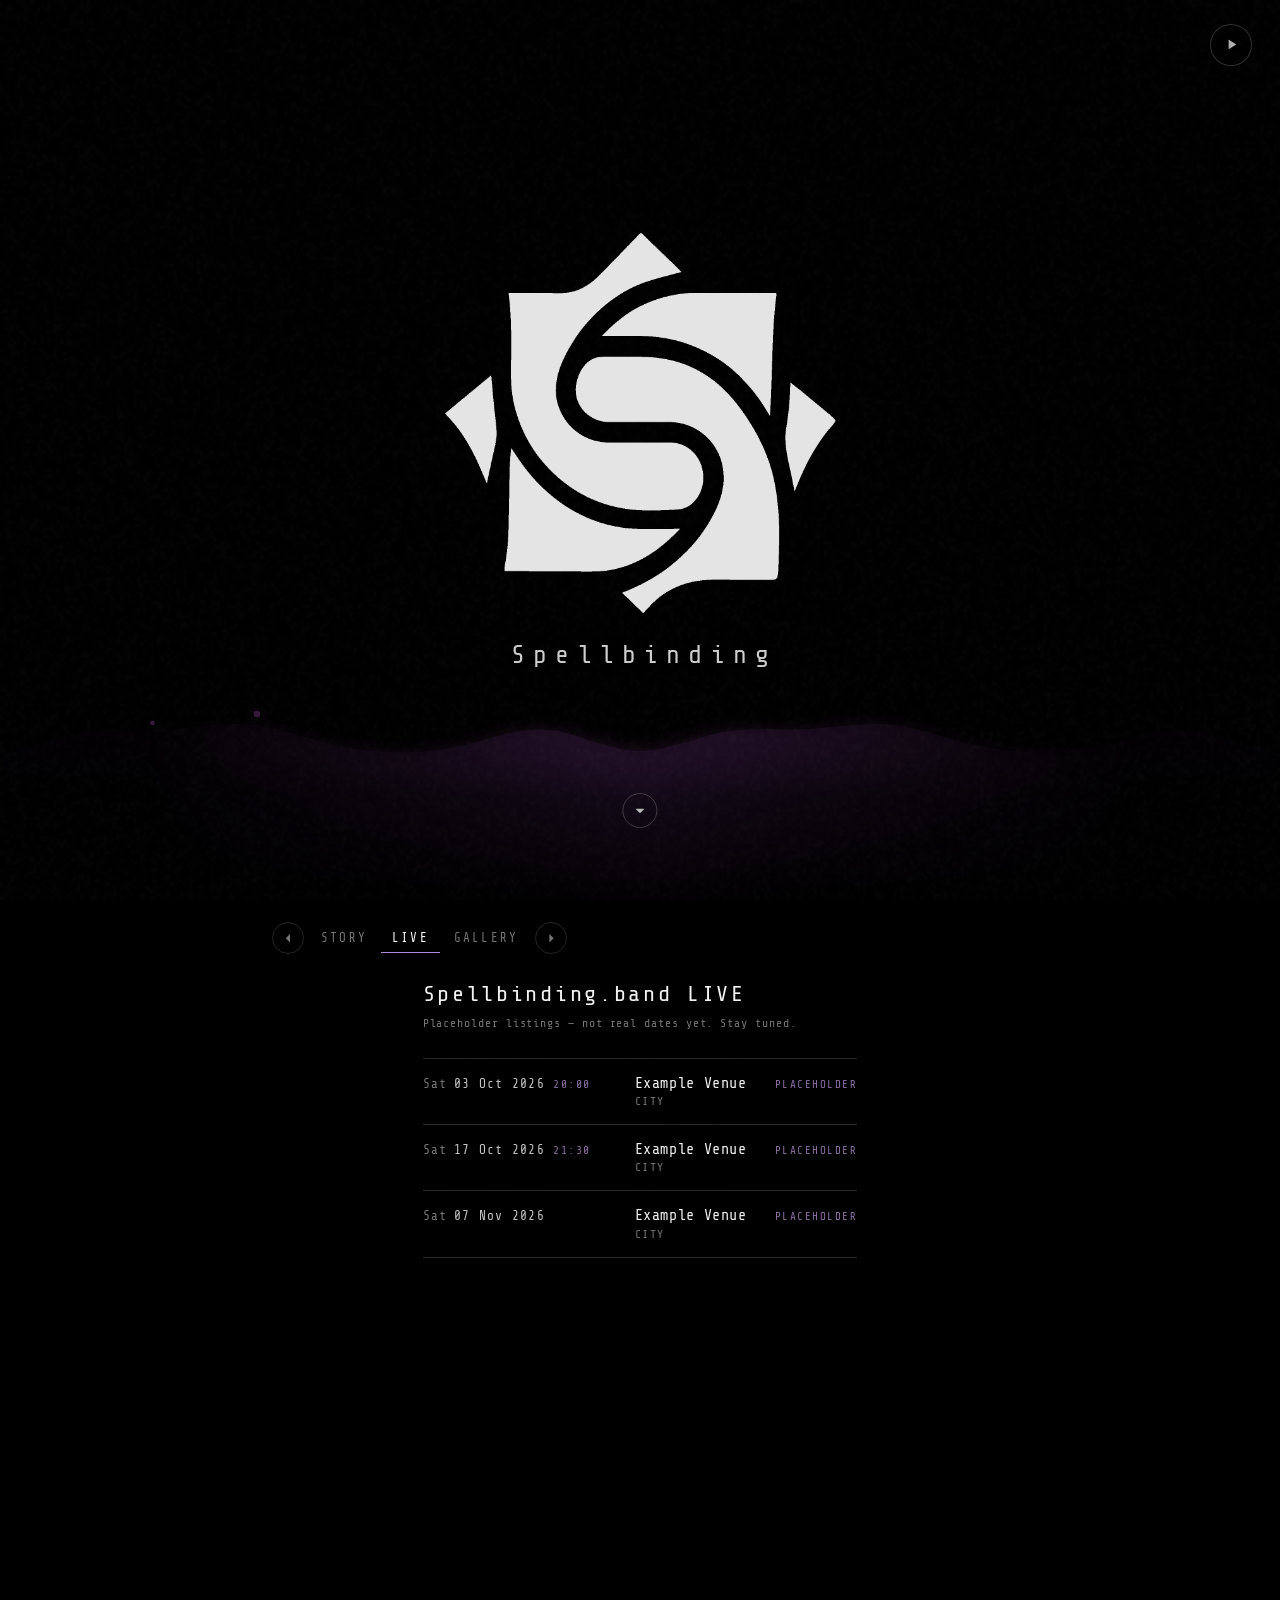
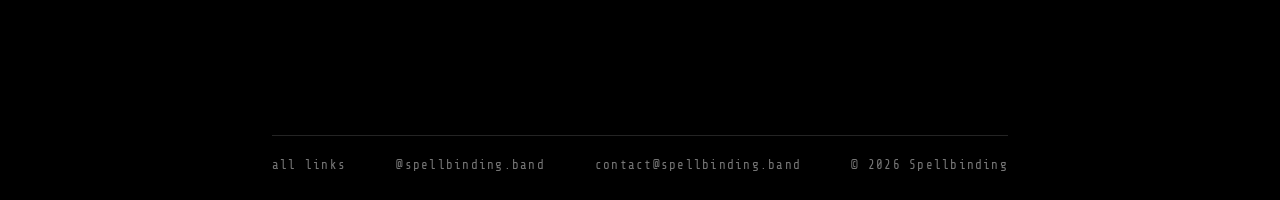
==== commit a56ff67d: "Restore the tab init that a refactor deleted Moving the paging arrows onto the pages (09e589d) splic" ====
--- a/public/index.html
+++ b/public/index.html
@@ -1086,8 +1086,17 @@
 
     function paintTabs() {
       linkEls.forEach((l, i) => l.setAttribute('aria-current', i === activeTab ? 'true' : 'false'));
-      prevBtn.disabled = activeTab === 0;
-      nextBtn.disabled = activeTab === tabEls.length - 1;
+      const atStart = activeTab === 0;
+      const atEnd = activeTab === tabEls.length - 1;
+      // Disabling the button that currently has focus drops focus to the body,
+      // which killed keyboard navigation as soon as you reached either end.
+      // Hand focus to the current label first.
+      if ((atStart && document.activeElement === prevBtn) ||
+          (atEnd && document.activeElement === nextBtn)) {
+        linkEls[activeTab].focus();
+      }
+      prevBtn.disabled = atStart;
+      nextBtn.disabled = atEnd;
     }
 
     function goToTab(i, smooth) {
@@ -1103,6 +1112,12 @@
     linkEls.forEach((l, i) => l.addEventListener('click', () => goToTab(i)));
     prevBtn.addEventListener('click', () => goToTab(activeTab - 1));
     nextBtn.addEventListener('click', () => goToTab(activeTab + 1));
+
+    // Left/right arrow keys move between panels while the bar has focus.
+    document.getElementById('tabbar').addEventListener('keydown', e => {
+      if (e.key === 'ArrowRight') { goToTab(activeTab + 1); e.preventDefault(); }
+      if (e.key === 'ArrowLeft')  { goToTab(activeTab - 1); e.preventDefault(); }
+    });
 
     let stripFrame = 0;
     stripEl.addEventListener('scroll', () => {
@@ -1169,6 +1184,12 @@
 
     buildPageArrows();
 
+    // Open on Live, and keep that panel centred when the viewport resizes.
+    // Without this the strip sits at Story while the markup already marks Live
+    // as current — the two disagreed until something else moved the strip.
+    goToTab(activeTab, false);
+    window.addEventListener('resize', () => goToTab(activeTab, false), { passive: true });
+
     // ── Lightbox ─────────────────────────────────────────────────────────────
     // Tiles link to the image file, so the gallery still works without this;
     // here the click is intercepted to show the photo full screen instead.
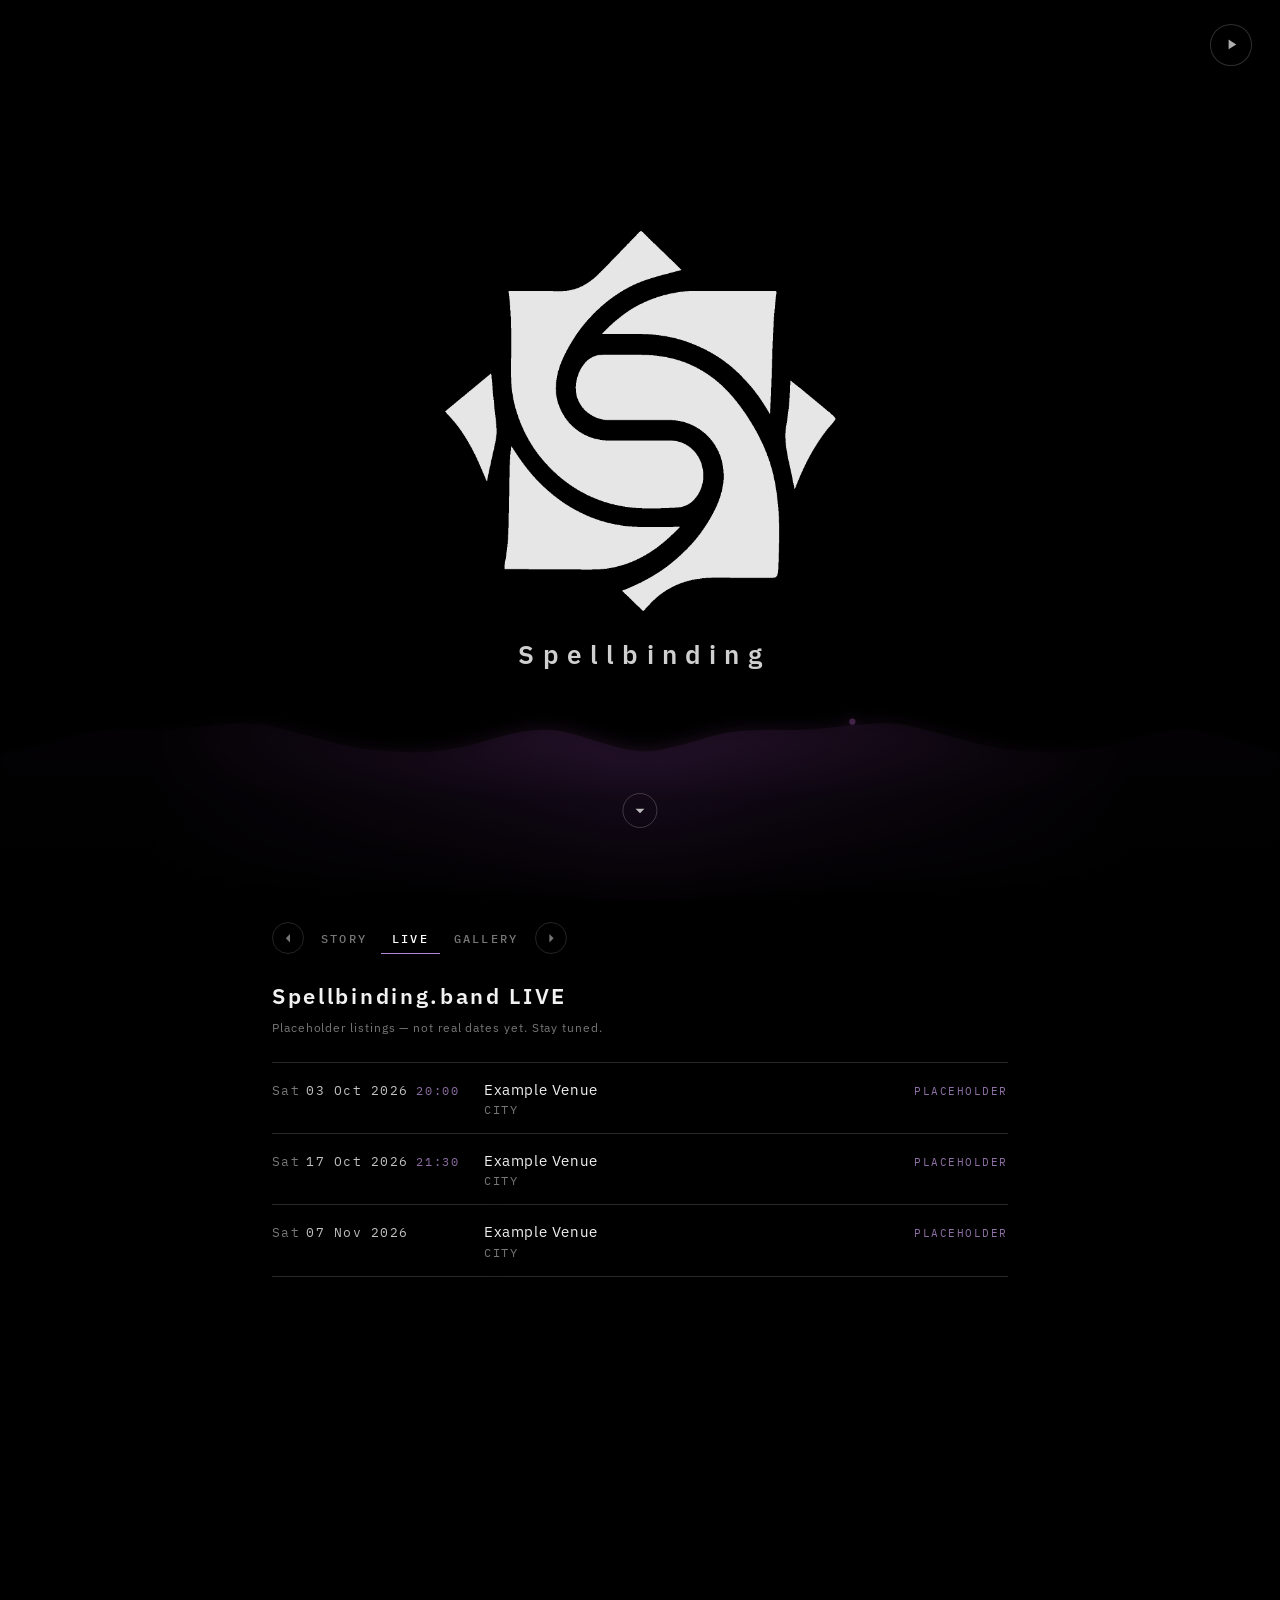
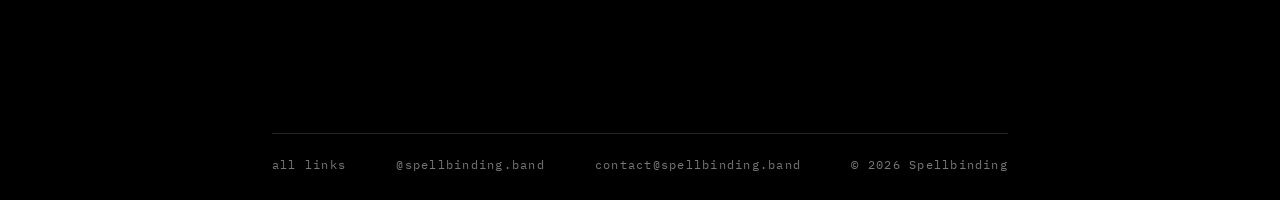
==== commit 98f0126f: "Self-host IBM Plex Sans and Mono, replacing Share Tech Mono Prose, headings and the wordmark move to" ====
--- a/public/index.html
+++ b/public/index.html
@@ -50,10 +50,78 @@
   }
   </script>
 
-  <link rel="preconnect" href="https://fonts.googleapis.com">
-  <link rel="preconnect" href="https://fonts.gstatic.com" crossorigin>
-  <link href="https://fonts.googleapis.com/css2?family=Share+Tech+Mono&display=swap" rel="stylesheet">
+  <!-- Fonts are self-hosted: no third-party request, no visitor IP handed to
+       Google, and the CSP needs no exception for them. Only the wordmark is
+       above the fold, so only its face is preloaded. Font fetches are CORS
+       even same-origin, hence crossorigin. -->
+  <link rel="preload" as="font" type="font/woff2" crossorigin
+        href="fonts/IBMPlexSans-600-latin.woff2">
   <style>
+    @font-face {
+      font-family: 'IBM Plex Sans';
+      font-style: normal;
+      font-weight: 400;
+      font-display: swap;
+      src: url(fonts/IBMPlexSans-400-latin.woff2) format('woff2');
+      unicode-range: U+0000-00FF, U+0131, U+0152-0153, U+02BB-02BC, U+02C6, U+02DA, U+02DC, U+0304, U+0308, U+0329, U+2000-206F, U+20AC, U+2122, U+2191, U+2193, U+2212, U+2215, U+FEFF, U+FFFD;
+    }
+    @font-face {
+      font-family: 'IBM Plex Sans';
+      font-style: normal;
+      font-weight: 600;
+      font-display: swap;
+      src: url(fonts/IBMPlexSans-600-latin.woff2) format('woff2');
+      unicode-range: U+0000-00FF, U+0131, U+0152-0153, U+02BB-02BC, U+02C6, U+02DA, U+02DC, U+0304, U+0308, U+0329, U+2000-206F, U+20AC, U+2122, U+2191, U+2193, U+2212, U+2215, U+FEFF, U+FFFD;
+    }
+    @font-face {
+      font-family: 'IBM Plex Sans';
+      font-style: normal;
+      font-weight: 400;
+      font-display: swap;
+      src: url(fonts/IBMPlexSans-400-latin-ext.woff2) format('woff2');
+      unicode-range: U+0100-02BA, U+02BD-02C5, U+02C7-02CC, U+02CE-02D7, U+02DD-02FF, U+0304, U+0308, U+0329, U+1D00-1DBF, U+1E00-1E9F, U+1EF2-1EFF, U+2020, U+20A0-20AB, U+20AD-20C0, U+2113, U+2C60-2C7F, U+A720-A7FF;
+    }
+    @font-face {
+      font-family: 'IBM Plex Sans';
+      font-style: normal;
+      font-weight: 600;
+      font-display: swap;
+      src: url(fonts/IBMPlexSans-600-latin-ext.woff2) format('woff2');
+      unicode-range: U+0100-02BA, U+02BD-02C5, U+02C7-02CC, U+02CE-02D7, U+02DD-02FF, U+0304, U+0308, U+0329, U+1D00-1DBF, U+1E00-1E9F, U+1EF2-1EFF, U+2020, U+20A0-20AB, U+20AD-20C0, U+2113, U+2C60-2C7F, U+A720-A7FF;
+    }
+    @font-face {
+      font-family: 'IBM Plex Mono';
+      font-style: normal;
+      font-weight: 400;
+      font-display: swap;
+      src: url(fonts/IBMPlexMono-400-latin.woff2) format('woff2');
+      unicode-range: U+0000-00FF, U+0131, U+0152-0153, U+02BB-02BC, U+02C6, U+02DA, U+02DC, U+0304, U+0308, U+0329, U+2000-206F, U+20AC, U+2122, U+2191, U+2193, U+2212, U+2215, U+FEFF, U+FFFD;
+    }
+    @font-face {
+      font-family: 'IBM Plex Mono';
+      font-style: normal;
+      font-weight: 500;
+      font-display: swap;
+      src: url(fonts/IBMPlexMono-500-latin.woff2) format('woff2');
+      unicode-range: U+0000-00FF, U+0131, U+0152-0153, U+02BB-02BC, U+02C6, U+02DA, U+02DC, U+0304, U+0308, U+0329, U+2000-206F, U+20AC, U+2122, U+2191, U+2193, U+2212, U+2215, U+FEFF, U+FFFD;
+    }
+    @font-face {
+      font-family: 'IBM Plex Mono';
+      font-style: normal;
+      font-weight: 400;
+      font-display: swap;
+      src: url(fonts/IBMPlexMono-400-latin-ext.woff2) format('woff2');
+      unicode-range: U+0100-02BA, U+02BD-02C5, U+02C7-02CC, U+02CE-02D7, U+02DD-02FF, U+0304, U+0308, U+0329, U+1D00-1DBF, U+1E00-1E9F, U+1EF2-1EFF, U+2020, U+20A0-20AB, U+20AD-20C0, U+2113, U+2C60-2C7F, U+A720-A7FF;
+    }
+    @font-face {
+      font-family: 'IBM Plex Mono';
+      font-style: normal;
+      font-weight: 500;
+      font-display: swap;
+      src: url(fonts/IBMPlexMono-500-latin-ext.woff2) format('woff2');
+      unicode-range: U+0100-02BA, U+02BD-02C5, U+02C7-02CC, U+02CE-02D7, U+02DD-02FF, U+0304, U+0308, U+0329, U+1D00-1DBF, U+1E00-1E9F, U+1EF2-1EFF, U+2020, U+20A0-20AB, U+20AD-20C0, U+2113, U+2C60-2C7F, U+A720-A7FF;
+    }
+
     *, *::before, *::after { margin: 0; padding: 0; box-sizing: border-box; }
 
     html { height: 100%; }
@@ -108,9 +176,9 @@
     }
 
     #wordmark {
-      font-weight: 400;          /* it is an h1; do not inherit bold */
+      font-weight: 600;
       margin-top: clamp(0.5rem, 1.6vmin, 1rem);
-      font-family: 'Share Tech Mono', monospace;
+      font-family: 'IBM Plex Sans', system-ui, sans-serif;
       font-size: clamp(0.8rem, 3.4vmin, 1.6rem);
       letter-spacing: 0.32em;
       /* letter-spacing adds a trailing gap, so nudge back to stay centred */
@@ -227,11 +295,12 @@
       background: none;
       border: 0;
       cursor: pointer;
-      font-family: 'Share Tech Mono', monospace;
+      font-family: 'IBM Plex Mono', ui-monospace, monospace;
       color: rgba(200,200,200,0.59);
       transition: color 0.25s, background 0.25s, border-color 0.25s;
     }
     .tab-link {
+      font-weight: 500;          /* a real weight; Share Tech Mono had only 400 */
       padding: 0.45rem 0.7rem;
       font-size: clamp(0.62rem, 1.6vw, 0.78rem);
       letter-spacing: 0.18em;
@@ -310,7 +379,11 @@
        lead somewhere, so there is no state to keep in step and nothing added
        beside the tab labels. */
     .page { display: flex; flex-direction: column; }
-    .page > .wrap { flex: 1 1 auto; }
+    /* width:100% matters: .wrap has margin:0 auto, and an auto margin on the
+       cross axis of a flex column overrides align-items:stretch, leaving the
+       wrap shrink-to-fit. It only looked right while the monospace content
+       happened to be wide enough to reach the max-width. */
+    .page > .wrap { flex: 1 1 auto; width: 100%; }
     .page-arrow { align-self: center; flex: 0 0 auto; }
     .page-arrow.up   { margin-bottom: 0.7rem; }
     .page-arrow.down { margin-top: 0.7rem; }
@@ -321,10 +394,10 @@
 
     /* ── Prose ───────────────────────────────────────────────────────────── */
     .prose p {
-      font-family: 'Share Tech Mono', monospace;
-      font-size: clamp(0.74rem, 1.9vw, 0.88rem);
-      line-height: 1.85;
-      letter-spacing: 0.03em;
+      font-family: 'IBM Plex Sans', system-ui, sans-serif;
+      font-size: clamp(0.8rem, 2vw, 0.95rem);
+      line-height: 1.7;
+      letter-spacing: 0;
       color: rgba(226,226,226,0.88);
     }
     .prose > * + * { margin-top: 1rem; }
@@ -337,7 +410,8 @@
     .prose strong { color: #fff; font-weight: 700; }
     .prose em { font-style: italic; color: #f0f0f0; }
     .prose code {
-      font-size: 0.92em;
+      font-family: 'IBM Plex Mono', ui-monospace, monospace;
+      font-size: 0.88em;
       padding: 0.05em 0.35em;
       border: 1px solid rgba(255,255,255,0.16);
     }
@@ -351,7 +425,7 @@
     }
     .prose figcaption {
       margin-top: 0.4rem;
-      font-family: 'Share Tech Mono', monospace;
+      font-family: 'IBM Plex Sans', system-ui, sans-serif;
       font-size: 0.64rem;
       letter-spacing: 0.1em;
       color: rgba(190,190,190,0.62);
@@ -395,7 +469,7 @@
     .shots .play-badge svg { width: 1rem; height: 1rem; fill: currentColor; display: block; }
     .shots figcaption {
       margin-top: 0.4rem;
-      font-family: 'Share Tech Mono', monospace;
+      font-family: 'IBM Plex Sans', system-ui, sans-serif;
       font-size: 0.64rem;
       letter-spacing: 0.1em;
       color: rgba(190,190,190,0.62);
@@ -409,16 +483,16 @@
     .wrap { max-width: 46rem; margin: 0 auto; }
 
     .tab h2 {
-      font-family: 'Share Tech Mono', monospace;
+      font-family: 'IBM Plex Sans', system-ui, sans-serif;
       font-size: clamp(1rem, 3.2vw, 1.4rem);
-      font-weight: 400;
+      font-weight: 600;
       letter-spacing: 0.12em;
       color: #f2f2f2;
       margin-bottom: 0.5rem;
     }
 
     .note {
-      font-family: 'Share Tech Mono', monospace;
+      font-family: 'IBM Plex Sans', system-ui, sans-serif;
       font-size: 0.72rem;
       letter-spacing: 0.08em;
       line-height: 1.7;
@@ -440,7 +514,7 @@
     .gig:last-child { border-bottom: 1px solid rgba(255,255,255,0.16); }
 
     .gig time {
-      font-family: 'Share Tech Mono', monospace;
+      font-family: 'IBM Plex Mono', ui-monospace, monospace;
       font-size: 0.8rem;
       letter-spacing: 0.1em;
       color: rgba(215,215,215,0.9);
@@ -456,7 +530,7 @@
 
     .venue {
       display: block;
-      font-family: 'Share Tech Mono', monospace;
+      font-family: 'IBM Plex Sans', system-ui, sans-serif;
       font-size: 0.95rem;
       letter-spacing: 0.04em;
       color: #f0f0f0;
@@ -472,7 +546,7 @@
     .city {
       display: block;
       margin-top: 0.2rem;
-      font-family: 'Share Tech Mono', monospace;
+      font-family: 'IBM Plex Mono', ui-monospace, monospace;
       font-size: 0.72rem;
       letter-spacing: 0.14em;
       text-transform: uppercase;
@@ -480,7 +554,7 @@
     }
 
     .status {
-      font-family: 'Share Tech Mono', monospace;
+      font-family: 'IBM Plex Mono', ui-monospace, monospace;
       font-size: 0.68rem;
       letter-spacing: 0.14em;
       text-transform: uppercase;
@@ -534,7 +608,7 @@
       border: 1px solid rgba(255,255,255,0.16);
     }
     #lightbox figcaption {
-      font-family: 'Share Tech Mono', monospace;
+      font-family: 'IBM Plex Sans', system-ui, sans-serif;
       font-size: 0.7rem;
       letter-spacing: 0.1em;
       color: rgba(210,210,210,0.72);
@@ -561,7 +635,7 @@
       position: relative;
       margin-top: auto;            /* bottom of the second screenful */
       padding: 0 clamp(1.25rem, 6vw, 4rem) 1.75rem;
-      font-family: 'Share Tech Mono', monospace;
+      font-family: 'IBM Plex Mono', ui-monospace, monospace;
       font-size: clamp(0.6rem, 1.4vw, 0.78rem);
       letter-spacing: 0.1em;
     }
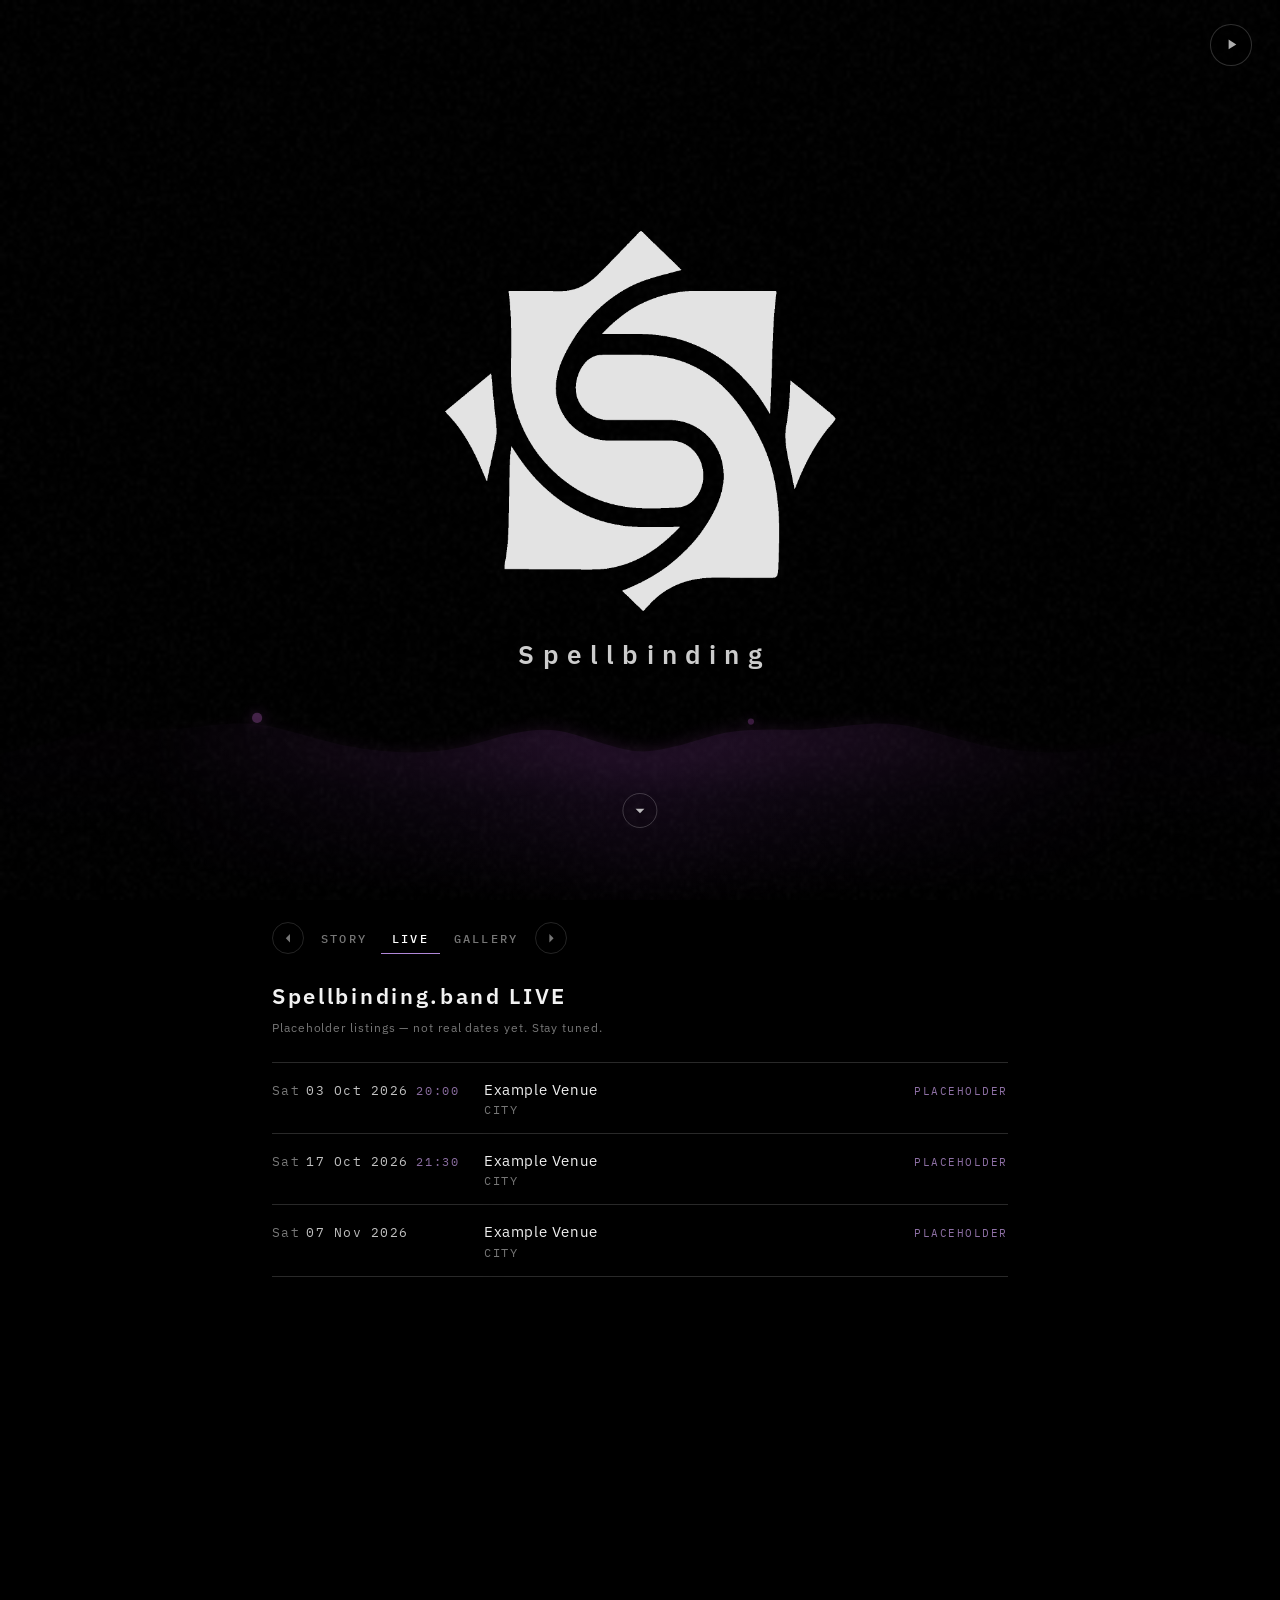
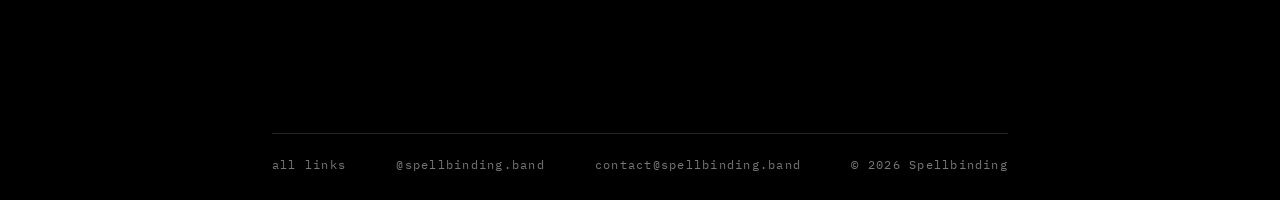
==== commit 5f2ac578: "Clicking the logo scrolls to the sections, like the arrow The cue's handler is now a named function " ====
--- a/public/index.html
+++ b/public/index.html
@@ -1071,6 +1071,7 @@
     // The logo is fixed, so without this it would sit on top of the listings.
     // Fade it over the first half viewport, before the calendar arrives.
     const cueEl = document.getElementById('scroll-cue');
+    let brandLive = false;      // is the logo currently taking clicks?
     let pageOff = 0, fade = 1, lastBright = -1;
 
     // Cached: reading scrollHeight forces layout, and this is read every frame.
@@ -1133,10 +1134,18 @@
 
     // The cue is a button as well as an indicator: scrolling down is the whole
     // interaction, so offer a press for anyone who finds the gesture awkward.
-    cueEl.addEventListener('click', () => {
+    function scrollToSections() {
       window.scrollTo({ top: document.documentElement.scrollHeight,
                         behavior: 'smooth' });
-    });
+    }
+
+    cueEl.addEventListener('click', scrollToSections);
+
+    // The logo does the same thing. Deliberately not focusable and given no
+    // button role: the cue above already is, and a second tab stop for the same
+    // action would just be noise for anyone using a keyboard or a screen
+    // reader. This is a mouse and touch convenience on top of that.
+    brandEl.addEventListener('click', scrollToSections);
 
     // ── Tabs ─────────────────────────────────────────────────────────────────
     // Three panels side by side in one horizontal scroller with snap points.
@@ -1661,6 +1670,15 @@
         Math.sin(t * 6.7)  * 0.2
       );
       brandEl.style.opacity = (v * fade).toFixed(3);
+      // #brand is fixed and stays over the middle of the viewport after it has
+      // faded, so it has to stop intercepting clicks — otherwise it swallows
+      // presses on whatever panel content sits under it.
+      const live = fade > 0.05;
+      if (live !== brandLive) {
+        brandLive = live;
+        brandEl.style.pointerEvents = live ? 'auto' : 'none';
+        brandEl.style.cursor = live ? 'pointer' : '';
+      }
       cueEl.style.opacity  = fade.toFixed(3);
       // darken, rather than only thinning out
       const b = 0.45 + 0.55 * fade;
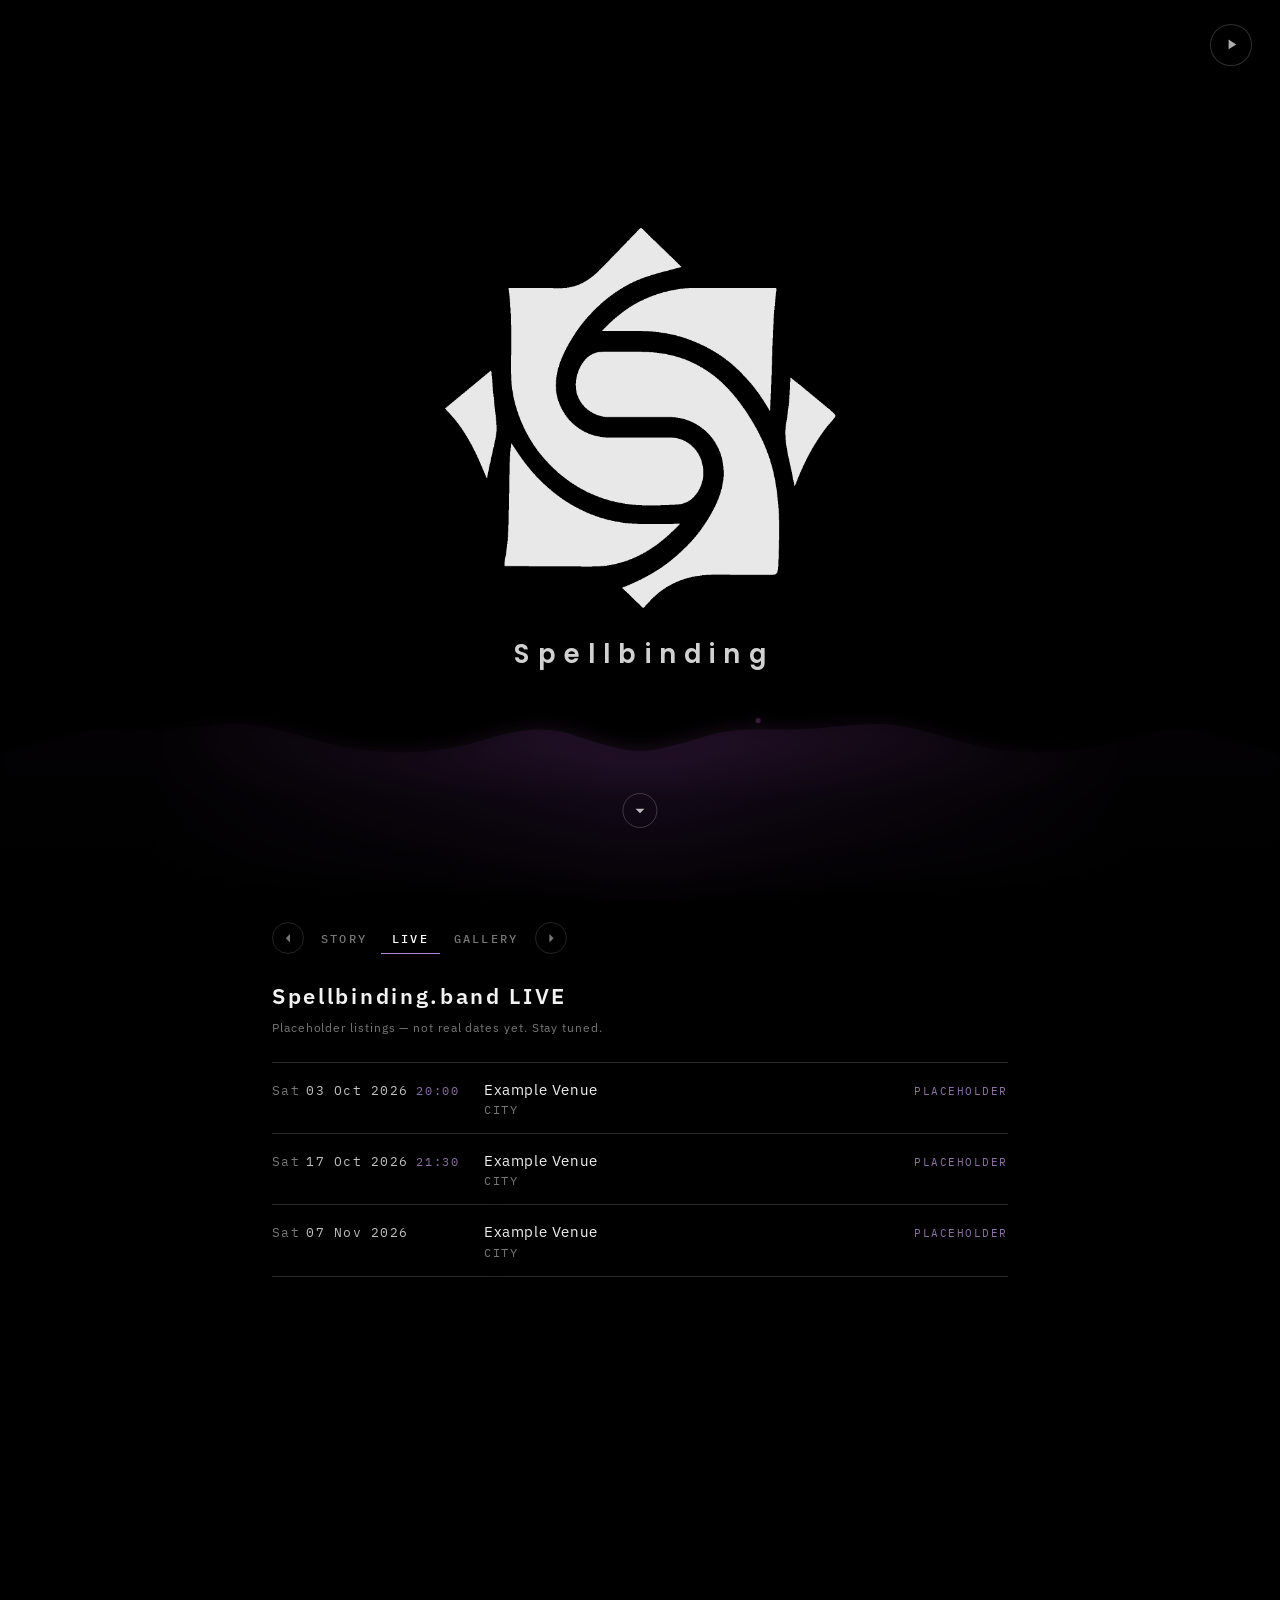
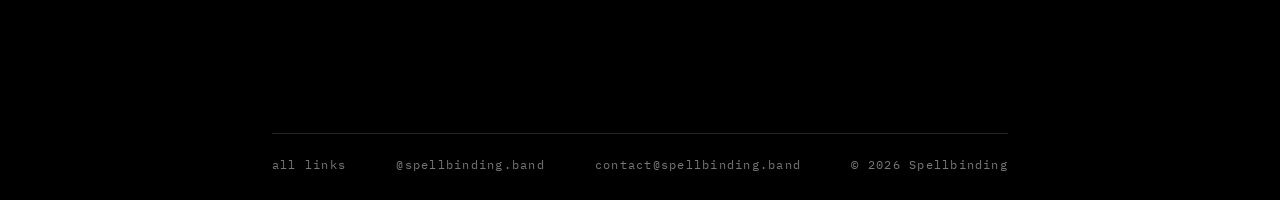
==== commit 452f933c: "Set the wordmark in Poppins Poppins for the word under the mark and nowhere else. Its circular, mono" ====
--- a/public/index.html
+++ b/public/index.html
@@ -55,7 +55,7 @@
        above the fold, so only its face is preloaded. Font fetches are CORS
        even same-origin, hence crossorigin. -->
   <link rel="preload" as="font" type="font/woff2" crossorigin
-        href="fonts/IBMPlexSans-600-latin.woff2">
+        href="fonts/Poppins-600-latin.woff2">
   <style>
     @font-face {
       font-family: 'IBM Plex Sans';
@@ -130,6 +130,23 @@
       min-height: 100%;
       background: #000;
       color: #dcdcdc;
+    }
+
+    @font-face {
+      font-family: 'Poppins';
+      font-style: normal;
+      font-weight: 600;
+      font-display: swap;
+      src: url(fonts/Poppins-600-latin-ext.woff2) format('woff2');
+      unicode-range: U+0100-02BA, U+02BD-02C5, U+02C7-02CC, U+02CE-02D7, U+02DD-02FF, U+0304, U+0308, U+0329, U+1D00-1DBF, U+1E00-1E9F, U+1EF2-1EFF, U+2020, U+20A0-20AB, U+20AD-20C0, U+2113, U+2C60-2C7F, U+A720-A7FF;
+    }
+    @font-face {
+      font-family: 'Poppins';
+      font-style: normal;
+      font-weight: 600;
+      font-display: swap;
+      src: url(fonts/Poppins-600-latin.woff2) format('woff2');
+      unicode-range: U+0000-00FF, U+0131, U+0152-0153, U+02BB-02BC, U+02C6, U+02DA, U+02DC, U+0304, U+0308, U+0329, U+2000-206F, U+20AC, U+2122, U+2191, U+2193, U+2212, U+2215, U+FEFF, U+FFFD;
     }
 
     #canvas {
@@ -176,9 +193,11 @@
     }
 
     #wordmark {
+      /* Poppins here and nowhere else: its circular, monoline construction is
+         the closest thing in a typeface to how the mark above it is drawn. */
       font-weight: 600;
       margin-top: clamp(0.5rem, 1.6vmin, 1rem);
-      font-family: 'IBM Plex Sans', system-ui, sans-serif;
+      font-family: 'Poppins', system-ui, sans-serif;
       font-size: clamp(0.8rem, 3.4vmin, 1.6rem);
       letter-spacing: 0.32em;
       /* letter-spacing adds a trailing gap, so nudge back to stay centred */
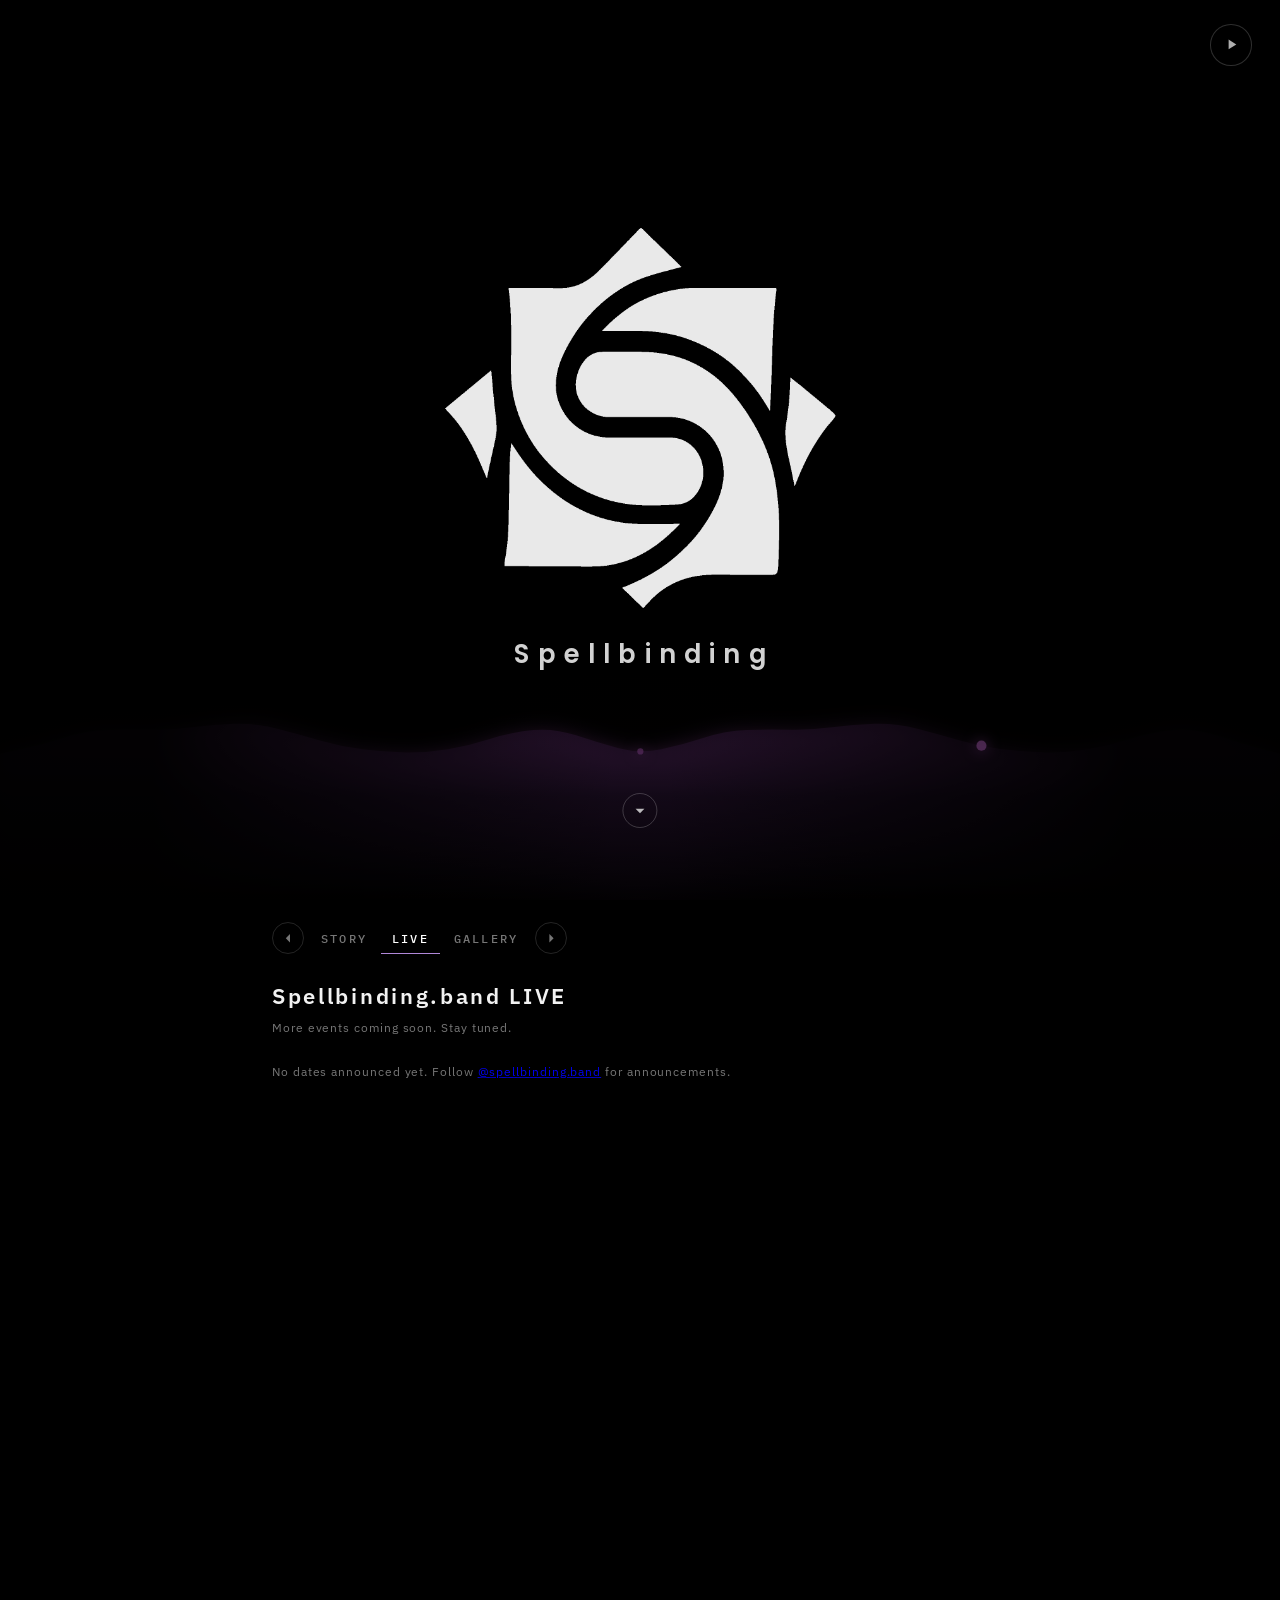
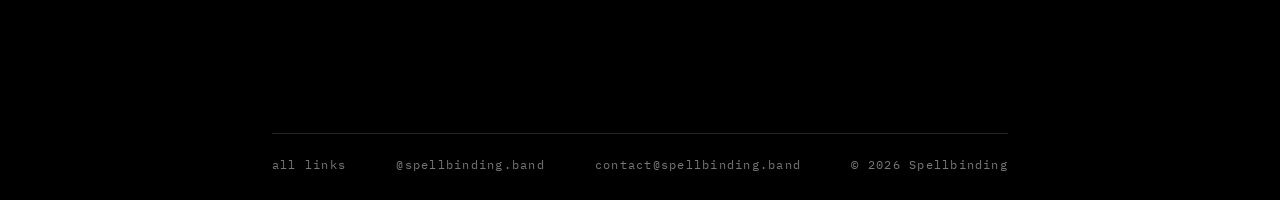
==== commit f14ed87d: "Empty the placeholder story and gig list The story and the three example gigs were marked as placeho" ====
--- a/public/index.html
+++ b/public/index.html
@@ -792,13 +792,7 @@
         <div class="page"><div class="wrap">
           <h2 id="story-title">The Story</h2>
           <div class="prose">
-            <p>Placeholder text — replace with the band&#x27;s story. This paragraph shows <strong>bold</strong>, <em>italic</em>, <code>code</code> and a <a href="https://www.instagram.com/spellbinding.band/">link</a>.</p>
-            <p>A second paragraph on the same screenful.</p>
-          </div>
-        </div></div>
-        <div class="page"><div class="wrap">
-          <div class="prose">
-            <p>This is the second screenful of the story.</p>
+            <p>The story coming here soon...</p>
           </div>
         </div></div>
         <!-- STORY:END -->
@@ -809,33 +803,10 @@
              Edit the YAML and re-run; do not hand-edit this block. -->
         <div class="page"><div class="wrap">
           <h2 id="live-title">Spellbinding.band LIVE</h2>
-          <p class="note">Placeholder listings — not real dates yet. Stay tuned.</p>
-          <ul class="gigs">
-            <li class="gig">
-              <time datetime="2026-10-03T20:00"><span class="dow">Sat</span>03 Oct 2026<span class="at">20:00</span></time>
-              <div>
-                <span class="venue">Example Venue</span>
-                <span class="city">City</span>
-              </div>
-              <span class="status">Placeholder</span>
-            </li>
-            <li class="gig">
-              <time datetime="2026-10-17T21:30"><span class="dow">Sat</span>17 Oct 2026<span class="at">21:30</span></time>
-              <div>
-                <span class="venue">Example Venue</span>
-                <span class="city">City</span>
-              </div>
-              <span class="status">Placeholder</span>
-            </li>
-            <li class="gig">
-              <time datetime="2026-11-07"><span class="dow">Sat</span>07 Nov 2026</time>
-              <div>
-                <span class="venue">Example Venue</span>
-                <span class="city">City</span>
-              </div>
-              <span class="status">Placeholder</span>
-            </li>
-          </ul>
+          <p class="note">More events coming soon. Stay tuned.</p>
+          <p class="note">No dates announced yet. Follow
+            <a href="https://www.instagram.com/spellbinding.band/">@spellbinding.band</a>
+            for announcements.</p>
         </div></div>
         <!-- GIGS:END -->
       </section>
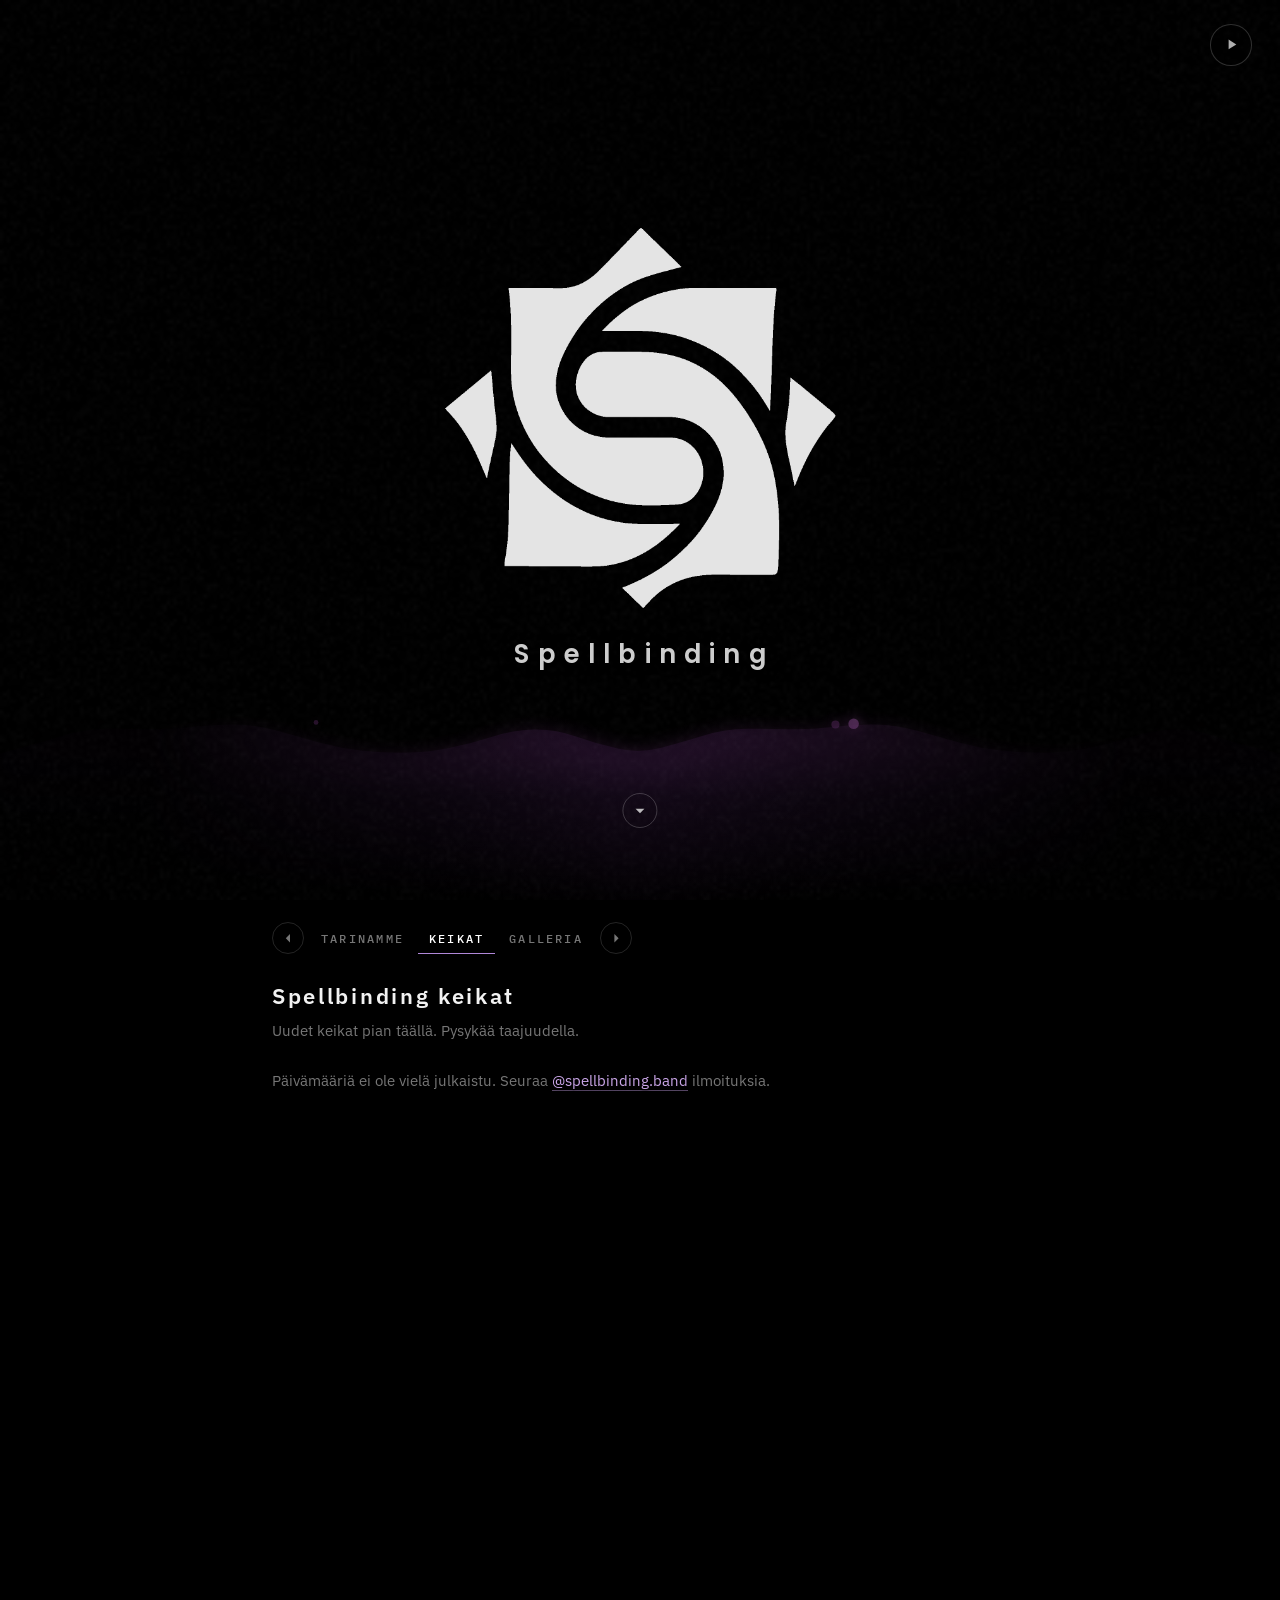
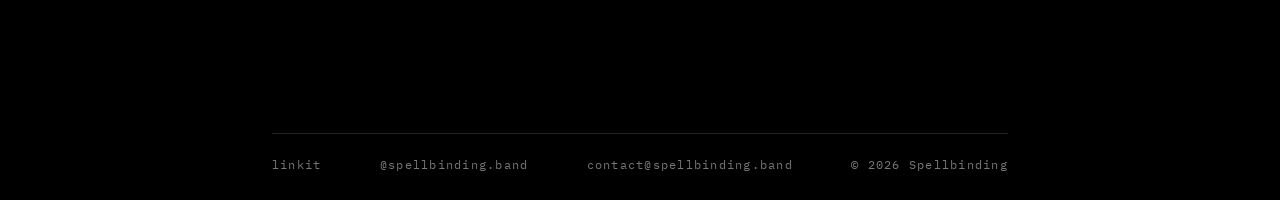
==== commit 2ee7d247: "Finnish content, bullet lists, and strip comments from what ships The visible copy is Finnish now: t" ====
--- a/public/index.html
+++ b/public/index.html
@@ -14,7 +14,7 @@
 
   <meta property="og:type"        content="music.band">
   <meta property="og:site_name"   content="Spellbinding">
-  <meta property="og:locale"      content="en">
+  <meta property="og:locale"      content="fi_FI">
   <meta property="og:title"       content="Spellbinding">
   <meta property="og:description" content="Spellbinding — a new band.">
   <meta property="og:url"         content="https://spellbinding.band">
@@ -417,7 +417,7 @@
       font-size: clamp(0.8rem, 2vw, 0.95rem);
       line-height: 1.7;
       letter-spacing: 0;
-      color: rgba(226,226,226,0.88);
+      color: rgba(190,190,190,0.62);
     }
     .prose > * + * { margin-top: 1rem; }
     .prose a {
@@ -428,6 +428,16 @@
     .prose a:hover { border-bottom-color: rgba(214,176,246,1); }
     .prose strong { color: #fff; font-weight: 700; }
     .prose em { font-style: italic; color: #f0f0f0; }
+    .prose ul {
+      padding-left: 1.15em;
+      font-family: 'IBM Plex Sans', system-ui, sans-serif;
+      font-size: clamp(0.8rem, 2vw, 0.95rem);
+      line-height: 1.7;
+      letter-spacing: 0;
+      color: rgba(190,190,190,0.62);
+    }
+    .prose li + li { margin-top: 0.35rem; }
+    .prose li::marker { color: rgba(214,176,246,0.95); }
     .prose code {
       font-family: 'IBM Plex Mono', ui-monospace, monospace;
       font-size: 0.88em;
@@ -510,14 +520,22 @@
       margin-bottom: 0.5rem;
     }
 
+    /* Same metrics as .prose p: a note is the Live and Gallery tabs' body
+       text, and a smaller size here made the text jump on every tab change. */
     .note {
       font-family: 'IBM Plex Sans', system-ui, sans-serif;
-      font-size: 0.72rem;
-      letter-spacing: 0.08em;
+      font-size: clamp(0.8rem, 2vw, 0.95rem);
+      letter-spacing: 0;
       line-height: 1.7;
       color: rgba(190,190,190,0.62);
       margin-bottom: 1.5rem;
     }
+    .note a {
+      color: rgba(214,176,246,0.95);
+      text-decoration: none;
+      border-bottom: 1px solid rgba(214,176,246,0.45);
+    }
+    .note a:hover { border-bottom-color: rgba(214,176,246,1); }
 
     .gigs { list-style: none; }
 
@@ -704,7 +722,7 @@
       .page { padding-top: 0.8rem; padding-bottom: 0.35rem; }
       #tabbar { padding-top: 0.5rem; }
       .tab h2 { margin-bottom: 0.25rem; }
-      .note { margin-bottom: 0.5rem; font-size: 0.62rem; line-height: 1.45; }
+      .note { margin-bottom: 0.5rem; }
       .gig { padding: 0.45rem 0; }
       .city { margin-top: 0.08rem; }
       #site-footer { padding-bottom: 0.8rem; }
@@ -775,9 +793,9 @@
           <svg viewBox="0 0 24 24" aria-hidden="true"><path d="M15 5l-7 7 7 7z"/></svg>
         </button>
         <div id="tabbar-labels">
-          <button class="tab-link" type="button" data-tab="story"   aria-current="false">Story</button>
-          <button class="tab-link" type="button" data-tab="live"    aria-current="true">Live</button>
-          <button class="tab-link" type="button" data-tab="gallery" aria-current="false">Gallery</button>
+          <button class="tab-link" type="button" data-tab="story"   aria-current="false">Tarinamme</button>
+          <button class="tab-link" type="button" data-tab="live"    aria-current="true">Keikat</button>
+          <button class="tab-link" type="button" data-tab="gallery" aria-current="false">Galleria</button>
         </div>
         <button class="tab-arrow" id="tab-next" type="button" aria-label="Next section">
           <svg viewBox="0 0 24 24" aria-hidden="true"><path d="M9 5l7 7-7 7z"/></svg>
@@ -790,9 +808,16 @@
         <!-- STORY:START — generated from story.yaml by scripts/build-content.py.
              Edit the YAML and re-run; do not hand-edit this block. -->
         <div class="page"><div class="wrap">
-          <h2 id="story-title">The Story</h2>
+          <h2 id="story-title">Tarinamme</h2>
           <div class="prose">
-            <p>The story coming here soon...</p>
+            <p>Spellbinding jäsenet:</p>
+            <ul>
+              <li>Rummuissa <a href="https://www.instagram.com/spellbinding.band/p/DcqhcojDDD_/">Eeli</a></li>
+              <li>Bassossa <a href="https://www.instagram.com/spellbinding.band/p/DctY4VvjK4O/">Kalle</a></li>
+              <li>Kiipparissa <a href="https://www.instagram.com/spellbinding.band/p/Dcv2EwkjFNv/">Touko</a></li>
+              <li>Kitarassa <a href="https://www.instagram.com/spellbinding.band/p/Dcy0zNIDH3t/">Vilma</a></li>
+              <li>Laulu <a href="https://www.instagram.com/spellbinding.band/p/Dc1dj9cDFwP/">Topias</a></li>
+            </ul>
           </div>
         </div></div>
         <!-- STORY:END -->
@@ -802,11 +827,11 @@
         <!-- GIGS:START — generated from calendar.yaml by scripts/build-content.py.
              Edit the YAML and re-run; do not hand-edit this block. -->
         <div class="page"><div class="wrap">
-          <h2 id="live-title">Spellbinding.band LIVE</h2>
-          <p class="note">More events coming soon. Stay tuned.</p>
-          <p class="note">No dates announced yet. Follow
+          <h2 id="live-title">Spellbinding keikat</h2>
+          <p class="note">Uudet keikat pian täällä. Pysykää taajuudella.</p>
+          <p class="note">Päivämääriä ei ole vielä julkaistu. Seuraa
             <a href="https://www.instagram.com/spellbinding.band/">@spellbinding.band</a>
-            for announcements.</p>
+            ilmoituksia.</p>
         </div></div>
         <!-- GIGS:END -->
       </section>
@@ -815,22 +840,22 @@
         <!-- GALLERY:START — generated from gallery.yaml by scripts/build-content.py.
              Edit the YAML and re-run; do not hand-edit this block. -->
         <div class="page"><div class="wrap">
-          <h2 id="gallery-title">Gallery</h2>
+          <h2 id="gallery-title">Galleria</h2>
           <ul class="shots">
             <li><figure>
-              <a class="shot-zoom" href="photos/image1.jpg"><span class="frame"><img src="photos/image1-thumb.jpg" alt="Bassist singing into a mic, lit by green LED strips" loading="lazy"></span></a>
+              <a class="shot-zoom" href="photos/image1.jpg"><span class="frame"><img src="photos/image1-thumb.jpg" alt="Kalle laulaa" loading="lazy"></span></a>
             </figure></li>
             <li><figure>
-              <a class="shot-zoom" href="photos/image2.jpg"><span class="frame"><img src="photos/image2-thumb.jpg" alt="Drummer in sunglasses behind the cymbals, drums lit red" loading="lazy"></span></a>
+              <a class="shot-zoom" href="photos/image2.jpg"><span class="frame"><img src="photos/image2-thumb.jpg" alt="Eeli rummuissa" loading="lazy"></span></a>
             </figure></li>
             <li><figure>
-              <a class="shot-zoom" href="photos/image3.jpg"><span class="frame"><img src="photos/image3-thumb.jpg" alt="Singer with a guitar beside the keyboard player at a Nord Stage" loading="lazy"></span></a>
+              <a class="shot-zoom" href="photos/image3.jpg"><span class="frame"><img src="photos/image3-thumb.jpg" alt="Vilma ja Touko" loading="lazy"></span></a>
             </figure></li>
             <li><figure>
-              <a class="shot-zoom" href="photos/image4.jpg"><span class="frame"><img src="photos/image4-thumb.jpg" alt="Vocalist in a varsity jacket singing, drummer behind" loading="lazy"></span></a>
+              <a class="shot-zoom" href="photos/image4.jpg"><span class="frame"><img src="photos/image4-thumb.jpg" alt="Topias vauhdissa" loading="lazy"></span></a>
             </figure></li>
             <li><figure>
-              <a class="shot-zoom" href="photos/image5.jpg"><span class="frame"><img src="photos/image5-thumb.jpg" alt="Wide view of the band on a dark stage, seen from the audience" loading="lazy"></span></a>
+              <a class="shot-zoom" href="photos/image5.jpg"><span class="frame"><img src="photos/image5-thumb.jpg" alt="Keikka yleisöä" loading="lazy"></span></a>
             </figure></li>
           </ul>
         </div></div>
@@ -840,7 +865,7 @@
 
     <footer id="site-footer">
       <div class="wrap">
-        <a href="https://linktr.ee/spellbinding.band">all links</a>
+        <a href="https://linktr.ee/spellbinding.band">linkit</a>
         <a href="https://www.instagram.com/spellbinding.band/">@spellbinding.band</a>
         <a href="mailto:contact@spellbinding.band">contact@spellbinding.band</a>
         <p class="copy">&copy; 2026 Spellbinding</p>
@@ -1150,6 +1175,36 @@
     let activeTab = tabEls.findIndex(t => t.id === 'tab-live');
     if (activeTab < 0) activeTab = 0;
 
+    // Following a story link out to Instagram and pressing Back re-loads the
+    // document rather than restoring it — an open AudioContext disqualifies
+    // the page from the back/forward cache — and the unconditional open-on-Live
+    // below then landed you on the wrong panel. So remember the panel, and
+    // restore it only for a back/forward entry: a fresh visit and a reload
+    // still open on Live, which is the documented behaviour.
+    const TAB_KEY = 'spellbinding:tab';
+
+    function rememberTab() {
+      try { sessionStorage.setItem(TAB_KEY, tabEls[activeTab].id); }
+      catch (e) { /* private mode throws; the panel just will not be restored */ }
+    }
+
+    function navType() {
+      const nav = performance.getEntriesByType
+                && performance.getEntriesByType('navigation')[0];
+      if (nav && nav.type) return nav.type;
+      // Deprecated, but the only signal older Safari offers. 2 is back/forward.
+      return performance.navigation && performance.navigation.type === 2
+           ? 'back_forward' : 'navigate';
+    }
+
+    function tabToOpen() {
+      if (navType() !== 'back_forward') return activeTab;
+      let id;
+      try { id = sessionStorage.getItem(TAB_KEY); } catch (e) { return activeTab; }
+      const i = tabEls.findIndex(t => t.id === id);
+      return i < 0 ? activeTab : i;
+    }
+
     function nearestTab() {
       // Index from scroll position rather than tracking it, so a native swipe
       // and an arrow press can never disagree.
@@ -1180,6 +1235,7 @@
       const tab = tabEls[activeTab];
       if (tab) tab.scrollTop = 0;
       paintTabs();
+      rememberTab();
     }
 
     linkEls.forEach((l, i) => l.addEventListener('click', () => goToTab(i)));
@@ -1200,7 +1256,7 @@
         stripFrame = requestAnimationFrame(() => {
           stripFrame = 0;
           const i = nearestTab();
-          if (i !== activeTab) { activeTab = i; paintTabs(); }
+          if (i !== activeTab) { activeTab = i; paintTabs(); rememberTab(); }
         });
       }
     }, { passive: true });
@@ -1257,10 +1313,11 @@
 
     buildPageArrows();
 
-    // Open on Live, and keep that panel centred when the viewport resizes.
-    // Without this the strip sits at Story while the markup already marks Live
-    // as current — the two disagreed until something else moved the strip.
-    goToTab(activeTab, false);
+    // Open on Live — or on the panel you left, if this is a Back/Forward entry
+    // — and keep that panel centred when the viewport resizes. Without this the
+    // strip sits at Story while the markup already marks Live as current: the
+    // two disagreed until something else moved the strip.
+    goToTab(tabToOpen(), false);
     window.addEventListener('resize', () => goToTab(activeTab, false), { passive: true });
 
     // ── Lightbox ─────────────────────────────────────────────────────────────
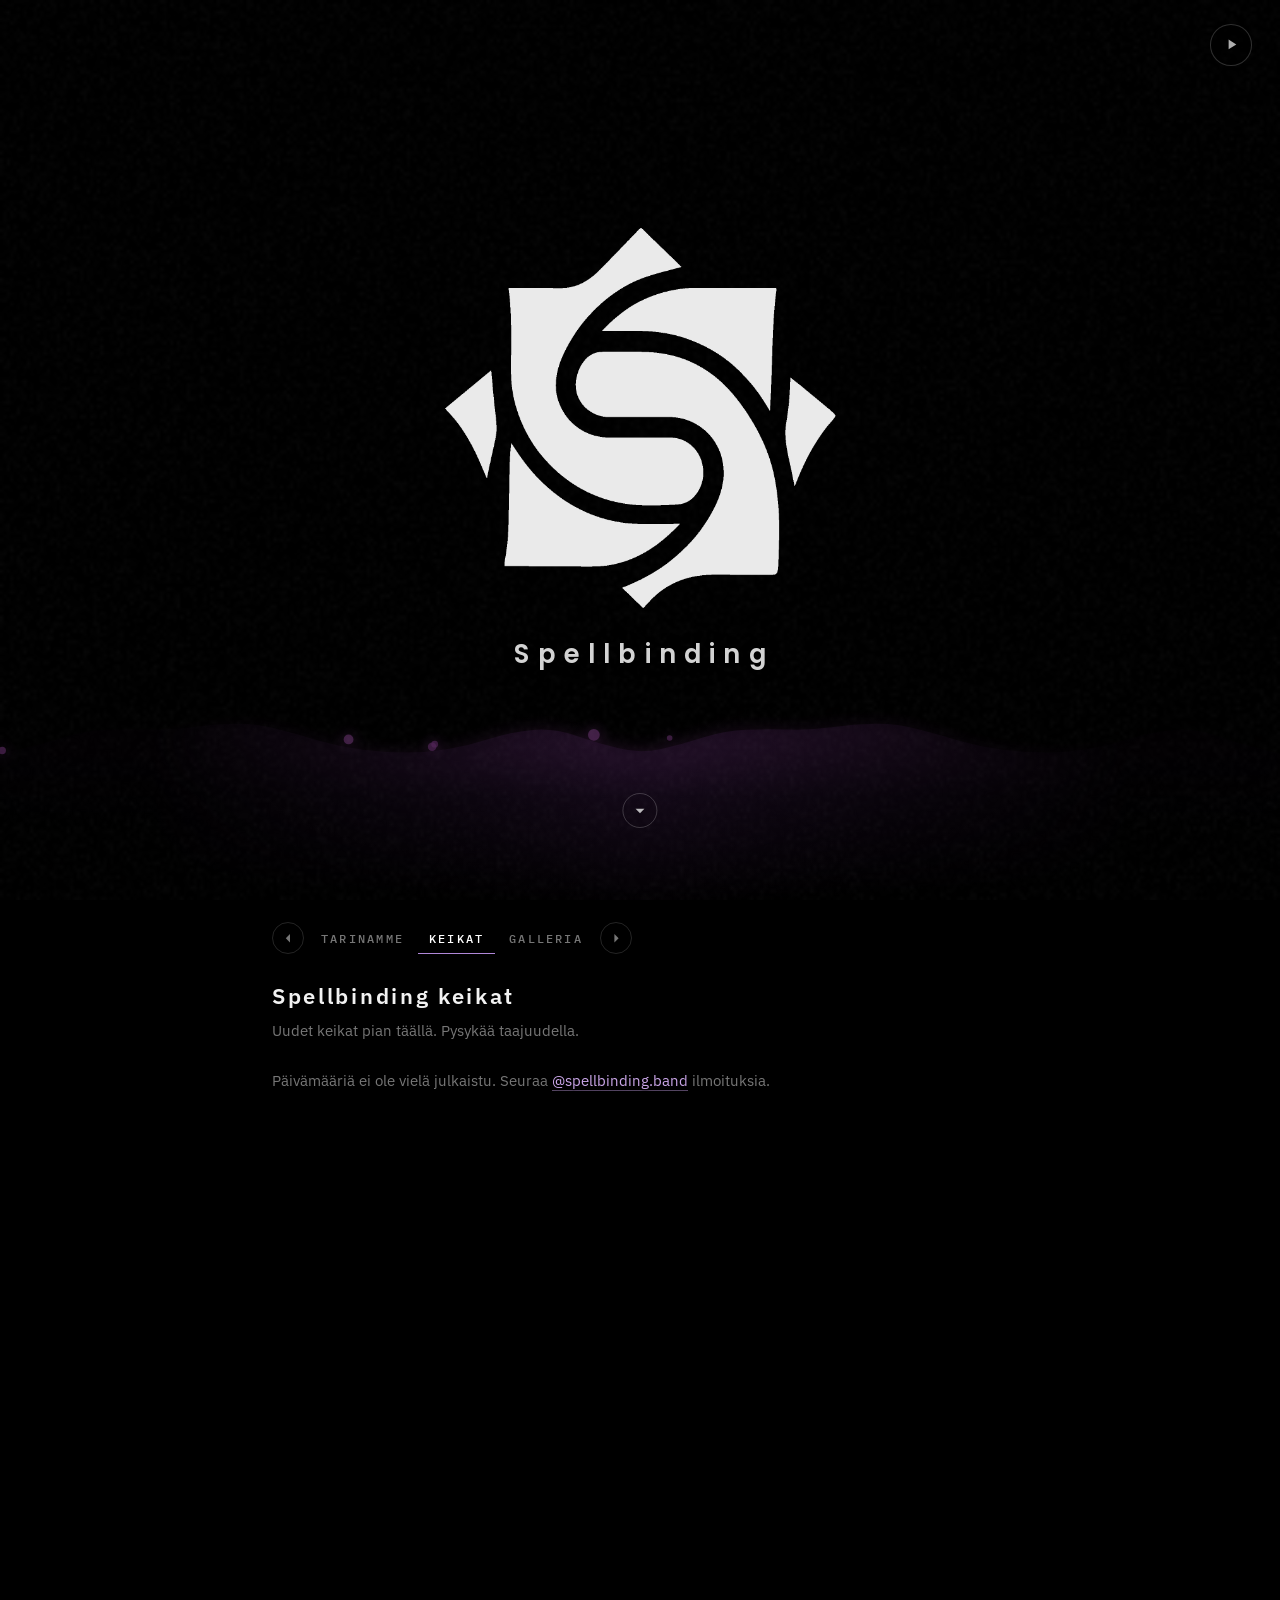
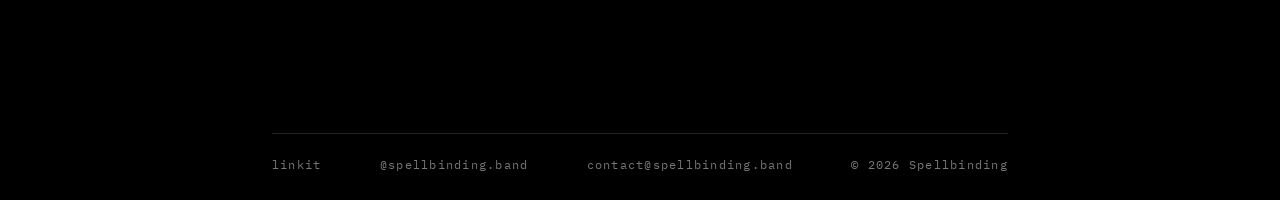
==== commit 206cf201: "Finnish lang, MusicEvent markup and fragment deep links Three findability fixes. All the panel conte" ====
--- a/public/index.html
+++ b/public/index.html
@@ -1,5 +1,5 @@
 <!DOCTYPE html>
-<html lang="en">
+<html lang="fi">
 <head>
   <meta charset="UTF-8">
   <meta name="viewport" content="width=device-width, initial-scale=1.0">
@@ -1183,6 +1183,37 @@
     // still open on Live, which is the documented behaviour.
     const TAB_KEY = 'spellbinding:tab';
 
+    // Deep links: /#keikat opens the Live panel, and changing panel rewrites
+    // the fragment so the URL can be shared or bookmarked. The panel ids are
+    // English and are load-bearing in the CSS, the JS and the tests, so the
+    // Finnish slugs map onto them rather than renaming anything.
+    const TAB_SLUGS = { tarina: 'tab-story', keikat: 'tab-live',
+                        galleria: 'tab-gallery' };
+    // The initial goToTab must not write a fragment: landing on / should stay
+    // /, not become /#keikat before the visitor has touched anything.
+    let hashReady = false;
+
+    function tabFromHash() {
+      // slice(1), not a regex: location.hash is either empty or starts
+      // with '#', and strip-comments.py refuses to process a page that
+      // contains a regex literal — its scanner cannot tell /^#/ from the
+      // start of a comment, so it stops rather than mangle the page.
+      const raw = (location.hash || '').slice(1).toLowerCase();
+      if (!raw) return -1;
+      const id = TAB_SLUGS[raw] || (raw.indexOf('tab-') === 0 ? raw : null);
+      return id ? tabEls.findIndex(t => t.id === id) : -1;
+    }
+
+    function writeHash() {
+      if (!hashReady) return;
+      const id = tabEls[activeTab] && tabEls[activeTab].id;
+      const slug = Object.keys(TAB_SLUGS).filter(k => TAB_SLUGS[k] === id)[0];
+      if (!slug || location.hash === '#' + slug) return;
+      // replaceState, not pushState: Back should leave the site, not walk back
+      // through the panels one at a time.
+      try { history.replaceState(null, '', '#' + slug); } catch (e) { /* ignore */ }
+    }
+
     function rememberTab() {
       try { sessionStorage.setItem(TAB_KEY, tabEls[activeTab].id); }
       catch (e) { /* private mode throws; the panel just will not be restored */ }
@@ -1198,6 +1229,8 @@
     }
 
     function tabToOpen() {
+      const fromHash = tabFromHash();
+      if (fromHash >= 0) return fromHash;
       if (navType() !== 'back_forward') return activeTab;
       let id;
       try { id = sessionStorage.getItem(TAB_KEY); } catch (e) { return activeTab; }
@@ -1228,14 +1261,28 @@
     }
 
     function goToTab(i, smooth) {
+      const prev = activeTab;
       activeTab = Math.max(0, Math.min(tabEls.length - 1, i));
+      // behavior:'auto' means "whatever CSS says", and #tabs carries
+      // scroll-behavior: smooth — so the initial positioning used to animate.
+      // The scroll handler then sampled the panel mid-flight, decided the
+      // strip was on Story, and both marked the wrong label for a frame and
+      // wrote that into the URL. An inline scroll-behavior outranks the
+      // stylesheet, so smooth === false really is instant now.
+      const instant = smooth === false;
+      if (instant) stripEl.style.scrollBehavior = 'auto';
       stripEl.scrollTo({ left: activeTab * stripEl.clientWidth,
-                         behavior: smooth === false ? 'auto' : 'smooth' });
+                         behavior: instant ? 'auto' : 'smooth' });
+      if (instant) stripEl.style.scrollBehavior = '';
       // Arriving at a tab should show its first page, not wherever it was left.
       const tab = tabEls[activeTab];
       if (tab) tab.scrollTop = 0;
       paintTabs();
       rememberTab();
+      // Only a real panel change touches the URL. The resize handler calls
+      // this with the current panel purely to re-centre the strip, and that
+      // must not turn a bare / into /#keikat behind the visitor's back.
+      if (activeTab !== prev) writeHash();
     }
 
     linkEls.forEach((l, i) => l.addEventListener('click', () => goToTab(i)));
@@ -1256,7 +1303,9 @@
         stripFrame = requestAnimationFrame(() => {
           stripFrame = 0;
           const i = nearestTab();
-          if (i !== activeTab) { activeTab = i; paintTabs(); rememberTab(); }
+          if (i !== activeTab) {
+            activeTab = i; paintTabs(); rememberTab(); writeHash();
+          }
         });
       }
     }, { passive: true });
@@ -1318,6 +1367,11 @@
     // strip sits at Story while the markup already marks Live as current: the
     // two disagreed until something else moved the strip.
     goToTab(tabToOpen(), false);
+    hashReady = true;
+    window.addEventListener('hashchange', () => {
+      const i = tabFromHash();
+      if (i >= 0 && i !== activeTab) goToTab(i);
+    });
     window.addEventListener('resize', () => goToTab(activeTab, false), { passive: true });
 
     // ── Lightbox ─────────────────────────────────────────────────────────────
